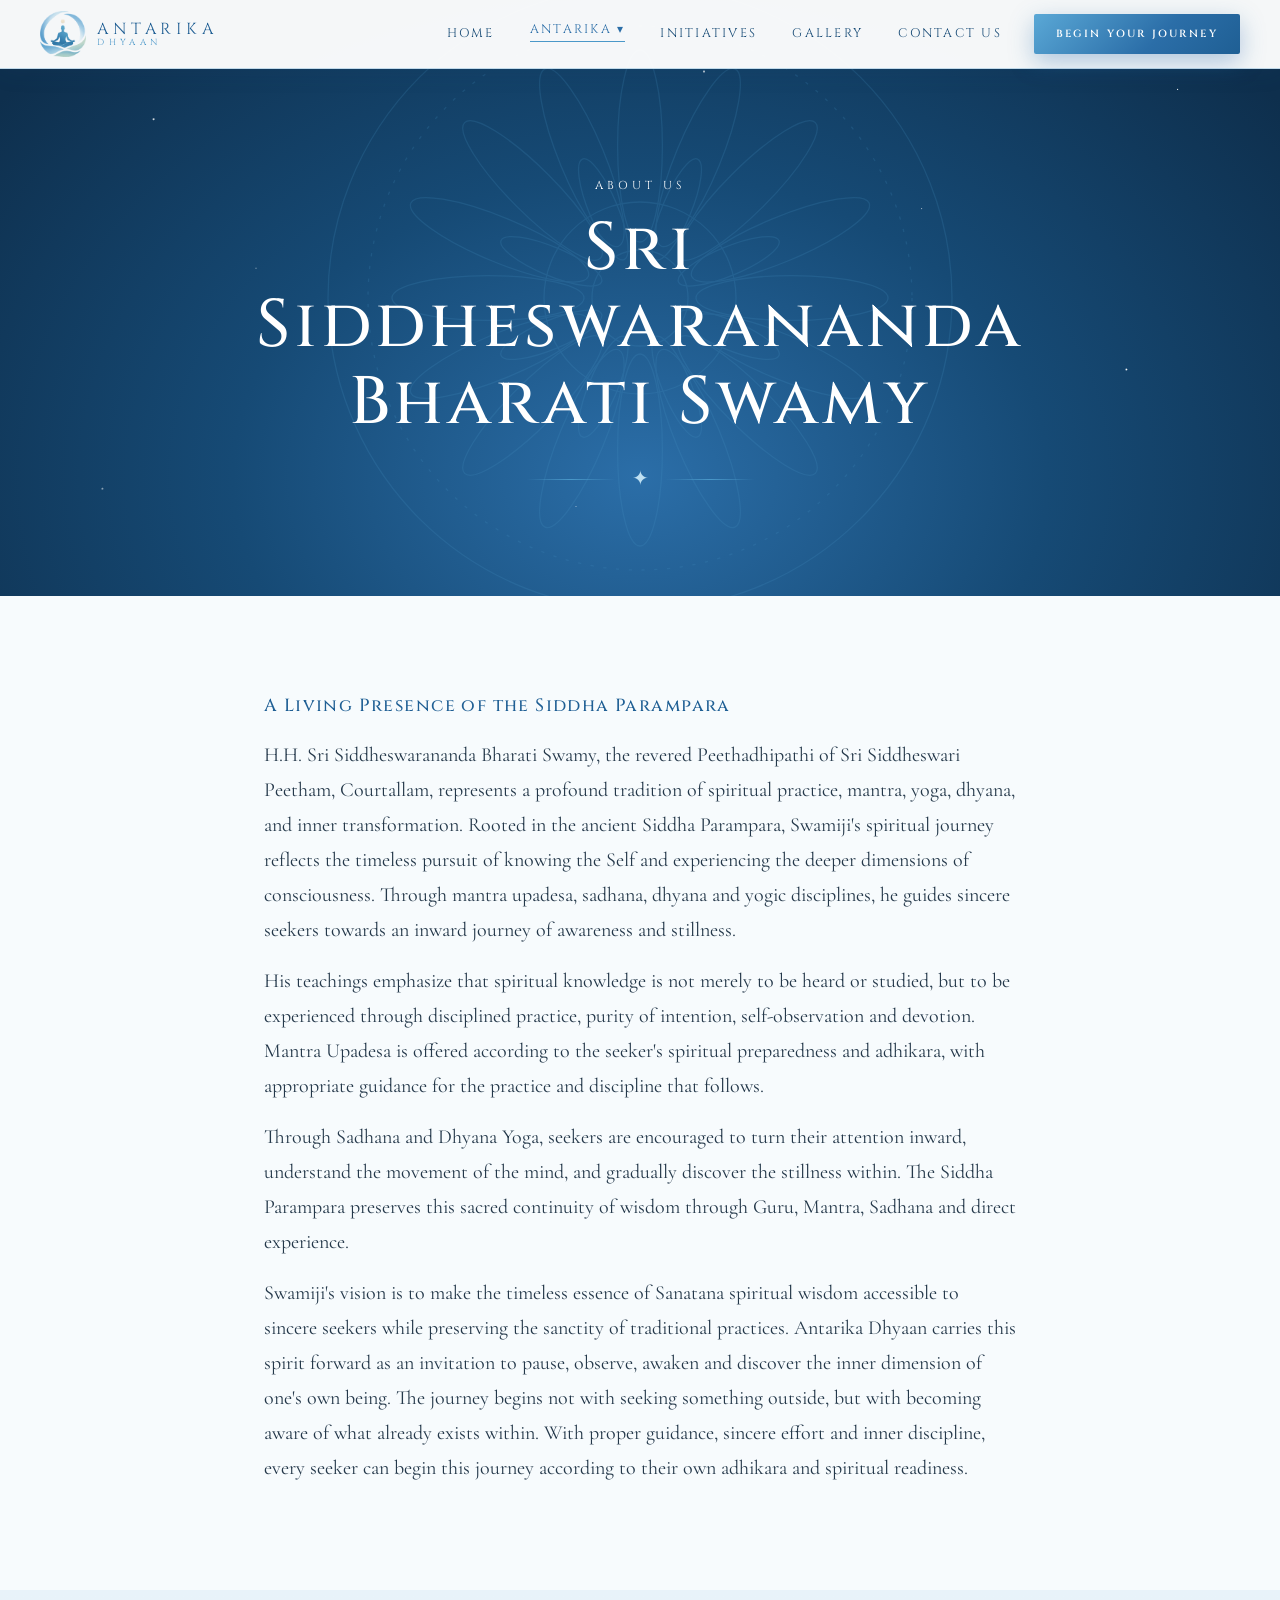
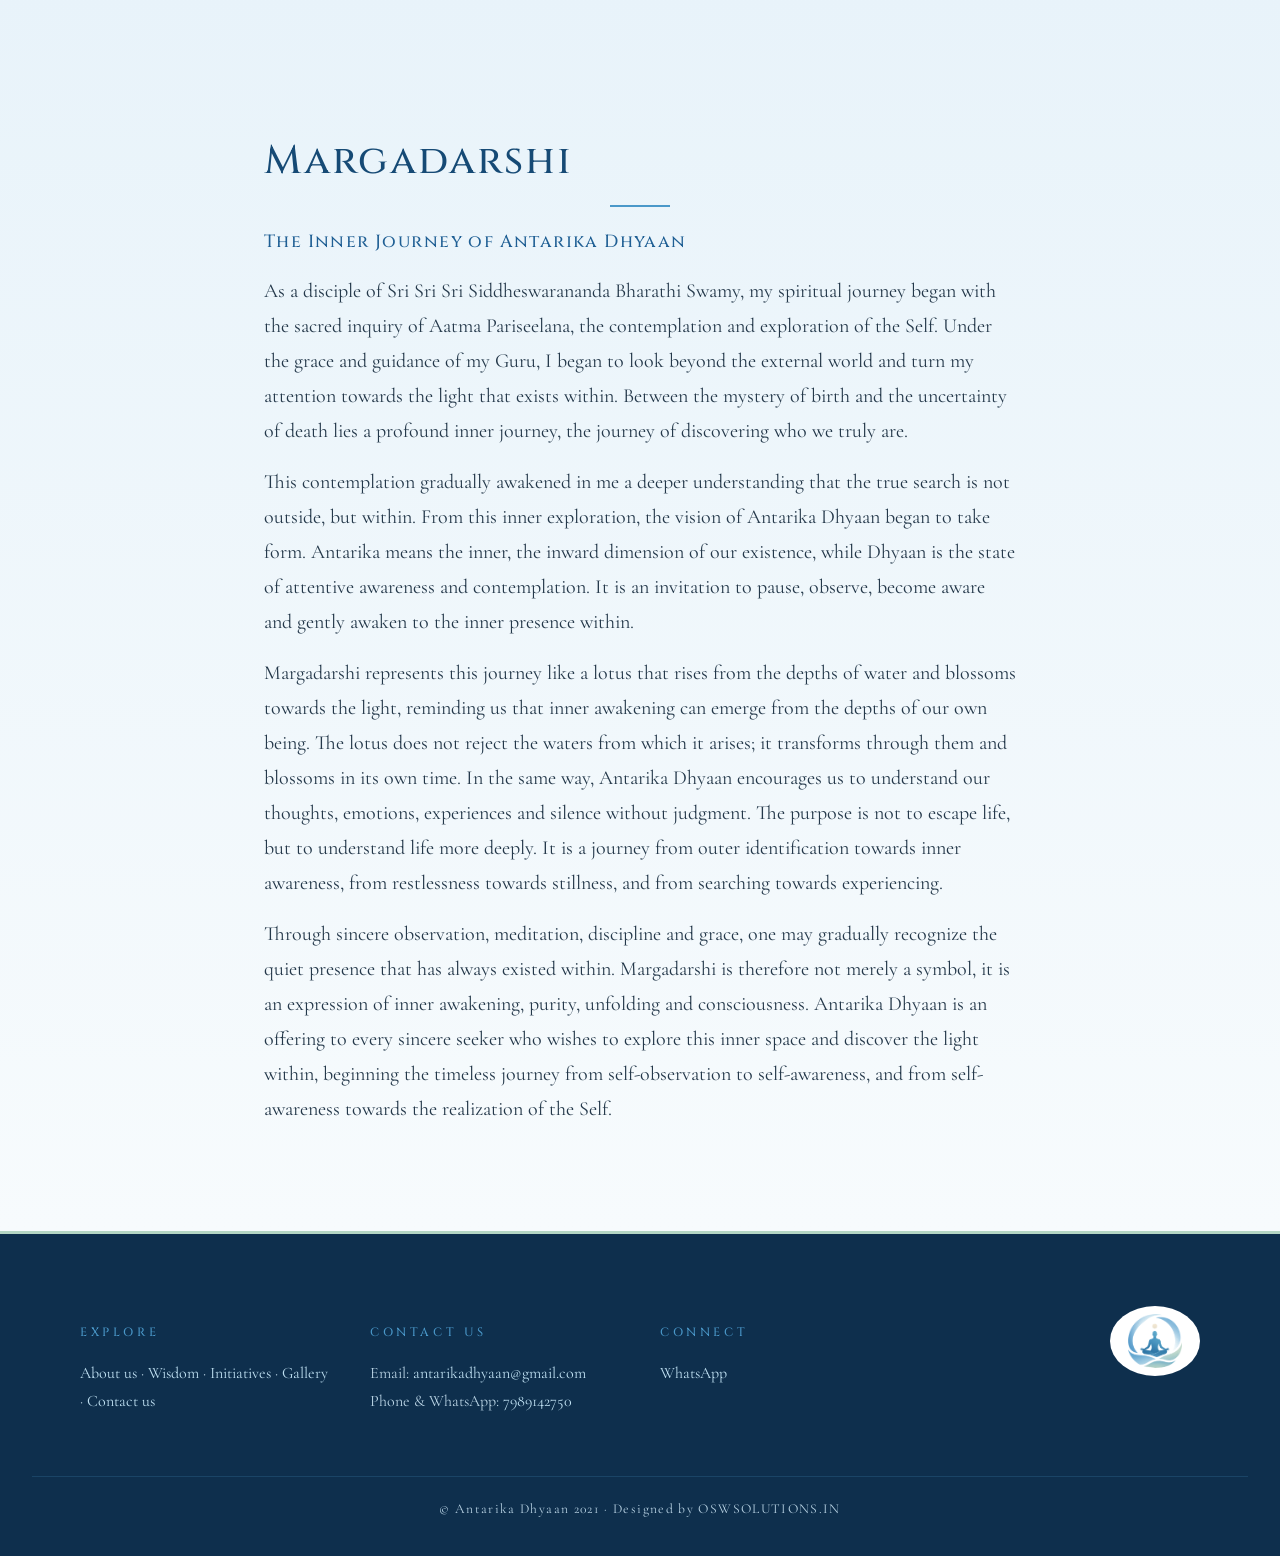
==== about.html @ 7d554361 "Add Antarika site Co-Authored-By: Claude Sonnet 5.5 <noreply@anthropic.com>" ====
<!doctype html><html lang="en"><head><meta charset="utf-8"><meta name="viewport" content="width=device-width,initial-scale=1"><title>About us — Antarika Dhyaan</title><meta name="description" content="Antarika Dhyaan — a journey from outside to within through meditation, awareness and stillness."><link rel="preconnect" href="https://fonts.googleapis.com"><link href="https://fonts.googleapis.com/css2?family=Cinzel:wght@400;500;600&family=Cormorant+Garamond:ital,wght@0,300;0,400;0,500;1,400&family=Inter:wght@300;400;500&display=swap" rel="stylesheet"><link rel="stylesheet" href="style.css"><link rel="icon" type="image/png" href="logo-mark.png"></head><body class=""><header class="site"><a class="brand" href="index.html"><img class="logo" src="logo-mark.png" alt="Antarika logo"><span>ANTARIKA<small>DHYAAN</small></span></a>
<button class="burger" aria-label="Menu" onclick="document.body.classList.toggle('open')">☰</button>
<nav><a href="index.html">Home</a><div class="dd"><a href="about.html" class="on">Antarika ▾</a><div class="menu"><a href="about.html">About us</a><a href="wisdom.html">Wisdom</a><a href="parichaya.html">Parichaya</a></div></div><a href="initiatives.html">Initiatives</a><a href="gallery.html">Gallery</a><a href="contact.html">Contact us</a></nav>
<a class="btn small" href="contact.html">Begin Your Journey</a></header><main><section class="banner"><svg class="mandala" viewBox="0 0 400 400" aria-hidden="true"><g fill="none" stroke="currentColor" stroke-width=".8"><circle cx="200" cy="200" r="195"/><circle cx="200" cy="200" r="170" stroke-dasharray="2 6"/><circle cx="200" cy="200" r="60"/><circle cx="200" cy="200" r="30"/><ellipse cx="200" cy="105" rx="14" ry="60" transform="rotate(0 200 200)"/><ellipse cx="200" cy="105" rx="14" ry="60" transform="rotate(22.5 200 200)"/><ellipse cx="200" cy="105" rx="14" ry="60" transform="rotate(45 200 200)"/><ellipse cx="200" cy="105" rx="14" ry="60" transform="rotate(67.5 200 200)"/><ellipse cx="200" cy="105" rx="14" ry="60" transform="rotate(90 200 200)"/><ellipse cx="200" cy="105" rx="14" ry="60" transform="rotate(112.5 200 200)"/><ellipse cx="200" cy="105" rx="14" ry="60" transform="rotate(135 200 200)"/><ellipse cx="200" cy="105" rx="14" ry="60" transform="rotate(157.5 200 200)"/><ellipse cx="200" cy="105" rx="14" ry="60" transform="rotate(180 200 200)"/><ellipse cx="200" cy="105" rx="14" ry="60" transform="rotate(202.5 200 200)"/><ellipse cx="200" cy="105" rx="14" ry="60" transform="rotate(225 200 200)"/><ellipse cx="200" cy="105" rx="14" ry="60" transform="rotate(247.5 200 200)"/><ellipse cx="200" cy="105" rx="14" ry="60" transform="rotate(270 200 200)"/><ellipse cx="200" cy="105" rx="14" ry="60" transform="rotate(292.5 200 200)"/><ellipse cx="200" cy="105" rx="14" ry="60" transform="rotate(315 200 200)"/><ellipse cx="200" cy="105" rx="14" ry="60" transform="rotate(337.5 200 200)"/><ellipse cx="200" cy="140" rx="9" ry="34" transform="rotate(22.5 200 200)"/><ellipse cx="200" cy="140" rx="9" ry="34" transform="rotate(67.5 200 200)"/><ellipse cx="200" cy="140" rx="9" ry="34" transform="rotate(112.5 200 200)"/><ellipse cx="200" cy="140" rx="9" ry="34" transform="rotate(157.5 200 200)"/><ellipse cx="200" cy="140" rx="9" ry="34" transform="rotate(202.5 200 200)"/><ellipse cx="200" cy="140" rx="9" ry="34" transform="rotate(247.5 200 200)"/><ellipse cx="200" cy="140" rx="9" ry="34" transform="rotate(292.5 200 200)"/><ellipse cx="200" cy="140" rx="9" ry="34" transform="rotate(337.5 200 200)"/></g></svg><div class="stars"></div><div class="binner"><p class="eyebrow">About us</p><h1>Sri Siddheswarananda Bharati Swamy</h1><div class="orn"><i></i><b>✦</b><i></i></div></div></section><section class="wrap narrow"><h3>A Living Presence of the Siddha Parampara</h3><p>H.H. Sri Siddheswarananda Bharati Swamy, the revered Peethadhipathi of Sri Siddheswari Peetham, Courtallam, represents a profound tradition of spiritual practice, mantra, yoga, dhyana, and inner transformation. Rooted in the ancient Siddha Parampara, Swamiji's spiritual journey reflects the timeless pursuit of knowing the Self and experiencing the deeper dimensions of consciousness. Through mantra upadesa, sadhana, dhyana and yogic disciplines, he guides sincere seekers towards an inward journey of awareness and stillness.</p><p>His teachings emphasize that spiritual knowledge is not merely to be heard or studied, but to be experienced through disciplined practice, purity of intention, self-observation and devotion. Mantra Upadesa is offered according to the seeker's spiritual preparedness and adhikara, with appropriate guidance for the practice and discipline that follows.</p><p>Through Sadhana and Dhyana Yoga, seekers are encouraged to turn their attention inward, understand the movement of the mind, and gradually discover the stillness within. The Siddha Parampara preserves this sacred continuity of wisdom through Guru, Mantra, Sadhana and direct experience.</p><p>Swamiji's vision is to make the timeless essence of Sanatana spiritual wisdom accessible to sincere seekers while preserving the sanctity of traditional practices. Antarika Dhyaan carries this spirit forward as an invitation to pause, observe, awaken and discover the inner dimension of one's own being. The journey begins not with seeking something outside, but with becoming aware of what already exists within. With proper guidance, sincere effort and inner discipline, every seeker can begin this journey according to their own adhikara and spiritual readiness.</p></section>
<section class="band"><div class="wrap narrow"><h2>Margadarshi</h2><h3>The Inner Journey of Antarika Dhyaan</h3><p>As a disciple of Sri Sri Sri Siddheswarananda Bharathi Swamy, my spiritual journey began with the sacred inquiry of Aatma Pariseelana, the contemplation and exploration of the Self. Under the grace and guidance of my Guru, I began to look beyond the external world and turn my attention towards the light that exists within. Between the mystery of birth and the uncertainty of death lies a profound inner journey, the journey of discovering who we truly are.</p><p>This contemplation gradually awakened in me a deeper understanding that the true search is not outside, but within. From this inner exploration, the vision of Antarika Dhyaan began to take form. Antarika means the inner, the inward dimension of our existence, while Dhyaan is the state of attentive awareness and contemplation. It is an invitation to pause, observe, become aware and gently awaken to the inner presence within.</p><p>Margadarshi represents this journey like a lotus that rises from the depths of water and blossoms towards the light, reminding us that inner awakening can emerge from the depths of our own being. The lotus does not reject the waters from which it arises; it transforms through them and blossoms in its own time. In the same way, Antarika Dhyaan encourages us to understand our thoughts, emotions, experiences and silence without judgment. The purpose is not to escape life, but to understand life more deeply. It is a journey from outer identification towards inner awareness, from restlessness towards stillness, and from searching towards experiencing.</p><p>Through sincere observation, meditation, discipline and grace, one may gradually recognize the quiet presence that has always existed within. Margadarshi is therefore not merely a symbol, it is an expression of inner awakening, purity, unfolding and consciousness. Antarika Dhyaan is an offering to every sincere seeker who wishes to explore this inner space and discover the light within, beginning the timeless journey from self-observation to self-awareness, and from self-awareness towards the realization of the Self.</p></div></section></main><footer><div class="fcols"><div><h4>Explore</h4><p><a href="about.html">About us</a> · <a href="wisdom.html">Wisdom</a> · <a href="initiatives.html">Initiatives</a> · <a href="gallery.html">Gallery</a> · <a href="contact.html">Contact us</a></p></div>
<div><h4>Contact us</h4><p>Email: <a href="mailto:antarikadhyaan@gmail.com">antarikadhyaan@gmail.com</a><br>Phone &amp; WhatsApp: <a href="tel:+917989142750">7989142750</a></p></div>
<div><h4>Connect</h4><p><a href="https://wa.me/917989142750" target="_blank" rel="noopener">WhatsApp</a></p></div>
<div class="flogo"><img class="logo" src="logo-mark.png" alt="Antarika logo"></div></div>
<p class="copy">© Antarika Dhyaan 2021 · Designed by OSWSOLUTIONS.IN</p></footer><script>const io=new IntersectionObserver(e=>e.forEach(x=>{if(x.isIntersecting){x.target.classList.add("in");io.unobserve(x.target)}}),{threshold:.12});document.querySelectorAll("main section:not(.hero):not(.banner) > *, .wrap > .cards > div, .steps > div, .cards > div").forEach((el,i)=>{el.classList.add("rv");io.observe(el)});addEventListener("scroll",()=>document.body.classList.toggle("scrolled",scrollY>40),{passive:true});</script></body></html>
---- style.css ----
:root{--night:#0e2f4d;--indigo:#164a75;--plum:#2b6ea8;--gold:#4a98c9;--gold2:#bfe0f2;--cream:#f7fbfd;--paper:#e8f3fa;--ink:#24384a;--mute:#5d7487;--line:rgba(74,152,201,.3)}
*{box-sizing:border-box}html{scroll-behavior:smooth}
body{margin:0;font-family:'Cormorant Garamond',Georgia,serif;font-size:20px;line-height:1.75;color:var(--ink);background:var(--cream)}
h1,h2,h3,h4,.eyebrow,.btn,nav,.brand,label,.stage,footer h4{font-family:'Cinzel',Georgia,serif}
h1{font-size:clamp(2.2rem,5.5vw,4.2rem);font-weight:500;letter-spacing:.06em;line-height:1.15;margin:.2em 0 .3em}
h1 em{font-family:'Cormorant Garamond',serif;font-style:italic;font-weight:300;color:var(--gold2);letter-spacing:.02em}
h2{font-size:clamp(1.6rem,3.5vw,2.5rem);font-weight:500;letter-spacing:.05em;margin:1.2em 0 .5em;color:var(--indigo)}
h3{font-size:1.1rem;font-weight:500;letter-spacing:.08em;color:#1f5f94;margin:.4em 0}
a{color:#1f5f94}p{margin:.8em 0}
.wrap{max-width:1120px;margin:0 auto;padding:5.5rem 1.5rem}.narrow{max-width:800px}.center{text-align:center}
.band{background:linear-gradient(180deg,var(--paper),var(--cream))}
.dark{background:radial-gradient(ellipse at 50% 0,var(--plum),var(--night) 70%);color:#e3f0f8;position:relative;overflow:hidden}
.dark h2{color:var(--gold2)}.dark a:not(.btn){color:var(--gold2)}
.eyebrow{text-transform:uppercase;letter-spacing:.35em;font-size:.72rem;color:var(--gold);margin:0}
.lead{font-size:1.45rem;font-weight:300;font-style:italic;color:var(--mute)}.dark .lead{color:#cfe3f0}
.note{background:#fff;padding:1.2rem 1.5rem;border:1px solid var(--line);border-left:4px solid var(--gold);text-align:left;box-shadow:0 10px 30px rgba(22,74,117,.08)}
.mantra{text-align:center;font-size:1.8rem;font-style:italic;color:#1f5f94;margin:2.5rem 0;position:relative}
.mantra:before,.mantra:after{content:"";display:block;width:80px;height:1px;background:var(--gold);margin:1rem auto}
.orn{display:flex;align-items:center;justify-content:center;gap:1rem;color:var(--gold);margin:1.2rem 0}.orn i{width:90px;height:1px;background:linear-gradient(90deg,transparent,var(--gold),transparent)}.orn b{font-weight:400}
/* header */
header.site{position:fixed;top:0;left:0;right:0;z-index:20;display:flex;align-items:center;gap:2rem;padding:1.2rem 2.5rem;background:linear-gradient(rgba(14,47,77,.85),transparent);transition:.3s}
body.scrolled header.site{background:rgba(14,47,77,.96);padding:.7rem 2.5rem;box-shadow:0 4px 30px rgba(0,0,0,.3);border-bottom:1px solid var(--line)}
.brand{display:flex;align-items:center;gap:.7rem;text-decoration:none;color:var(--gold2);letter-spacing:.3em;font-size:1rem;line-height:1.1}.brand small{display:block;font-size:.55rem;letter-spacing:.5em;color:var(--gold)}
.logo{width:40px;height:40px;color:var(--gold)}
header nav{display:flex;gap:2.2rem;margin-left:auto;font-size:.78rem}
header nav a{color:#e3f0f8;text-decoration:none;letter-spacing:.18em;text-transform:uppercase;padding:.3rem 0;position:relative}
header nav>a:after,.dd>a:after{content:"";position:absolute;left:0;bottom:0;width:0;height:1px;background:var(--gold);transition:.3s}
header nav a:hover:after,header nav a.on:after{width:100%}header nav a:hover,header nav a.on{color:var(--gold2)}
.dd{position:relative}.dd .menu{display:none;position:absolute;top:100%;left:-1.2rem;background:rgba(14,47,77,.97);border:1px solid var(--line);padding:.8rem 1.4rem;min-width:180px}
.dd:hover .menu{display:block}.dd .menu a{display:block;padding:.45rem 0}
.burger{display:none;margin-left:auto;background:none;border:0;font-size:1.7rem;cursor:pointer;color:var(--gold)}
.btn{display:inline-block;background:linear-gradient(135deg,var(--gold2),var(--gold) 55%,#2b6ea8);color:var(--night)!important;padding:1rem 2.4rem;text-decoration:none;letter-spacing:.2em;text-transform:uppercase;font-size:.75rem;font-weight:600;border:0;cursor:pointer;margin-top:1.2rem;border-radius:2px;box-shadow:0 8px 25px rgba(74,152,201,.3);transition:.3s}
.btn:hover{transform:translateY(-3px);box-shadow:0 14px 35px rgba(74,152,201,.5)}.btn.small{padding:.7rem 1.4rem;margin:0;font-size:.65rem}
.btn.ghost{background:transparent;color:#1f5f94!important;border:1px solid var(--gold);box-shadow:none}.btn.ghost:hover{background:var(--gold);color:var(--night)!important}
.btn.light{background:transparent;color:var(--gold2)!important;border:1px solid var(--gold2);box-shadow:none}.btn.light:hover{background:var(--gold2);color:var(--night)!important}
/* hero + banner */
.hero,.banner{position:relative;overflow:hidden;color:#ffffff;text-align:center;background:radial-gradient(ellipse at 50% 70%,#2b6ea8 0,var(--indigo) 40%,var(--night) 85%)}
.hero{min-height:100vh;display:flex;align-items:center;justify-content:center}
.banner{padding:11rem 1.5rem 5rem}
.mandala{position:absolute;left:50%;top:50%;width:min(900px,140vw);margin:calc(min(900px,140vw)/-2) 0 0 calc(min(900px,140vw)/-2);color:var(--gold);opacity:.22;animation:spin 140s linear infinite}
.hero .mandala{top:46%;z-index:1}.hero .sun,.hero .water{z-index:0}.hero .sil{z-index:2}.hero .inner{z-index:3}.banner .mandala{width:640px;margin:-320px 0 0 -320px;opacity:.18}
@keyframes spin{to{transform:rotate(360deg)}}
.stars{position:absolute;inset:0;background-image:radial-gradient(1.5px 1.5px at 12% 20%,#fff,transparent),radial-gradient(1px 1px at 30% 70%,#fff9,transparent),radial-gradient(1.5px 1.5px at 55% 12%,#fff,transparent),radial-gradient(1px 1px at 72% 35%,#fff9,transparent),radial-gradient(1.5px 1.5px at 88% 62%,#fff,transparent),radial-gradient(1px 1px at 20% 45%,#fff8,transparent),radial-gradient(1px 1px at 92% 15%,#fff,transparent),radial-gradient(1px 1px at 45% 85%,#fff8,transparent),radial-gradient(1.5px 1.5px at 8% 82%,#fff9,transparent);animation:tw 5s ease-in-out infinite alternate}
@keyframes tw{from{opacity:.4}to{opacity:1}}
.sun{position:absolute;left:50%;top:60%;width:520px;height:520px;margin-left:-260px;border-radius:50%;background:radial-gradient(circle,#ffe2a0 0,#f0a64a 22%,rgba(217,120,60,.35) 45%,transparent 68%);animation:pulse 7s ease-in-out infinite alternate}
@keyframes pulse{from{transform:scale(.92);opacity:.8}to{transform:scale(1.08);opacity:1}}
.water{position:absolute;inset:70% 0 0;background:linear-gradient(transparent,#0e2f4dcc 85%),repeating-linear-gradient(#0000 0 12px,#f3d58a22 12px 13px);}
.sil{position:absolute;left:50%;bottom:20%;width:170px;margin-left:-85px;fill:var(--night);filter:drop-shadow(0 0 25px rgba(243,213,138,.5))}
.hero .inner{position:relative;padding:6rem 1.5rem 12rem;max-width:900px;animation:rise 1.4s ease both}
@keyframes rise{from{opacity:0;transform:translateY(30px)}to{opacity:1;transform:none}}
.hero .eyebrow{color:var(--gold2)}.hero .lead{color:#e6d8b8;letter-spacing:.1em}
.binner{position:relative;max-width:850px;margin:0 auto;animation:rise 1s ease both}.banner h1{color:var(--gold2)}
/* sections */
.steps,.cards{display:grid;gap:1.8rem;margin:2.5rem 0}.steps{grid-template-columns:repeat(auto-fit,minmax(220px,1fr))}
.steps>div,.cards>div{position:relative;background:#fff;padding:2.2rem 1.8rem;border:1px solid var(--line);text-align:left;box-shadow:0 12px 40px rgba(22,74,117,.08);transition:.4s}
.steps>div:before,.cards>div:before{content:"";position:absolute;left:12px;top:12px;right:12px;bottom:12px;border:1px solid rgba(74,152,201,.2);pointer-events:none}
.steps>div:hover,.cards>div:hover{transform:translateY(-8px);box-shadow:0 22px 50px rgba(22,74,117,.18);border-color:var(--gold)}
.steps span,.cards span{font-family:'Cinzel',serif;font-size:2.6rem;font-weight:400;background:linear-gradient(135deg,var(--gold2),#2b6ea8);-webkit-background-clip:text;background-clip:text;color:transparent}
.steps span{display:block}
.cards.three{grid-template-columns:repeat(auto-fit,minmax(280px,1fr))}
.stage{display:block;font-size:.7rem!important;letter-spacing:.25em;text-transform:uppercase;color:var(--gold)!important;background:none!important;-webkit-text-fill-color:currentColor;font-weight:500!important}
.sub{color:var(--mute);font-style:italic;margin-top:0}.sched{font-size:.95rem;color:#1f5f94;border-top:1px solid var(--line);padding-top:.8rem}
.facts{list-style:none;padding:0;text-align:left;max-width:560px;margin:2rem auto;background:#fff;border:1px solid var(--line);box-shadow:0 12px 40px rgba(22,74,117,.08)}
.facts li{padding:.8rem 1.4rem;border-bottom:1px solid rgba(74,152,201,.2)}.facts li:last-child{border:0}
.facts b{display:inline-block;min-width:120px;font-family:'Cinzel',serif;font-size:.7rem;text-transform:uppercase;letter-spacing:.15em;color:var(--gold)}
.dark h2:after,.band>.wrap>h2:after{content:"";display:block;width:60px;height:2px;background:var(--gold);margin:.6rem auto 0}
.dark .wrap{padding:6rem 1.5rem}
/* form */
form{margin-top:2.5rem;display:grid;gap:1.3rem;background:#fff;padding:2.5rem;border:1px solid var(--line);box-shadow:0 20px 60px rgba(22,74,117,.12)}
label{display:grid;gap:.4rem;font-size:.7rem;letter-spacing:.2em;text-transform:uppercase;color:#1f5f94}
input,select{font:inherit;font-size:1.1rem;padding:.8rem 1rem;border:1px solid #cfe0ec;background:var(--cream);color:var(--ink);transition:.3s}
input:focus,select:focus{outline:0;border-color:var(--gold);box-shadow:0 0 0 3px rgba(74,152,201,.25)}
/* footer */
footer{background:var(--night);color:#b9d3e4;padding:4.5rem 2rem 1.5rem;font-size:1rem;border-top:2px solid var(--gold)}
footer a{color:var(--gold2);text-decoration:none}footer a:hover{text-decoration:underline}footer h4{color:var(--gold);letter-spacing:.3em;text-transform:uppercase;font-weight:500;font-size:.75rem}
.fcols{max-width:1120px;margin:0 auto;display:grid;grid-template-columns:repeat(auto-fit,minmax(210px,1fr));gap:2.5rem}
.flogo{text-align:right}.flogo .logo{width:70px;height:70px}
.copy{text-align:center;margin-top:3rem;border-top:1px solid rgba(74,152,201,.2);padding-top:1.3rem;font-size:.85rem;letter-spacing:.1em}
/* reveal */
.rv{opacity:0;transform:translateY(28px);transition:opacity .9s ease,transform .9s ease}.rv.in{opacity:1;transform:none}
.steps>div.rv:nth-child(2),.cards>div.rv:nth-child(2){transition-delay:.12s}.steps>div.rv:nth-child(3),.cards>div.rv:nth-child(3){transition-delay:.24s}.steps>div.rv:nth-child(4){transition-delay:.36s}
@media(prefers-reduced-motion:reduce){.rv{opacity:1;transform:none;transition:none}.mandala,.sun,.stars{animation:none}}
@media(max-width:900px){
 body{font-size:18px}header.site,body.scrolled header.site{flex-wrap:wrap;padding:.8rem 1.2rem}.burger{display:block}
 header nav,header .btn.small{display:none;width:100%}
 body.open header.site{background:rgba(14,47,77,.98)}
 body.open header nav{display:flex;flex-direction:column;gap:.7rem;margin:0;padding:1rem 0}body.open header .btn.small{display:inline-block;width:auto}
 .dd .menu{display:block;position:static;border:0;padding:0 0 0 1rem;background:none}
 .flogo{text-align:left}.wrap{padding:4rem 1.2rem}.sun{width:360px;height:360px;margin-left:-180px}.banner{padding:9rem 1.2rem 3.5rem}
}

/* logo-colour theme overrides */
header.site,body.scrolled header.site{background:rgba(255,255,255,.96);box-shadow:0 2px 24px rgba(22,74,117,.12);padding:.7rem 2.5rem;border-bottom:1px solid var(--line)}
header nav a{color:var(--indigo)}header nav a:hover,header nav a.on{color:#2b6ea8}
.brand{color:#1f5f94}.brand small{color:#4a98c9}.logo{width:46px;height:auto;max-height:46px;object-fit:contain}
.dd .menu{background:#fff}
.btn{color:#fff!important;background:linear-gradient(135deg,#5aa8d6,#2b6ea8 60%,#1f5f94);box-shadow:0 8px 25px rgba(43,110,168,.35)}
.btn.ghost{color:#1f5f94!important;background:transparent}.btn.ghost:hover{background:#2b6ea8;color:#fff!important}
.btn.light{color:#fff!important}.btn.light:hover{background:#fff;color:#164a75!important}
.hero{background:radial-gradient(ellipse at 50% 55%,#ffffff 0,#e3f1fa 45%,#bcdcf0 100%);color:var(--indigo)}
.hero .mandala{color:#4a98c9;opacity:.2}.hero .stars{display:none}
.hero .sun{background:radial-gradient(circle,#f3e6c4 0,rgba(232,217,180,.6) 30%,transparent 65%);top:52%}
.hero .water{background:linear-gradient(transparent,rgba(169,209,232,.55) 40%,rgba(180,214,196,.75)),repeating-linear-gradient(#0000 0 12px,#ffffff66 12px 13px)}
.hero .eyebrow{color:#2b6ea8}.hero h1{color:#1f5f94}.hero h1 em{color:#4a98c9}.hero .lead{color:#5d7487}
.hero-logo{position:relative;width:170px;height:auto;margin-bottom:.5rem;filter:drop-shadow(0 10px 25px rgba(43,110,168,.3))}
.hero .inner{padding:9rem 1.5rem 11rem}
.hero .btn{color:#fff!important}
.banner{background:radial-gradient(ellipse at 50% 80%,#2b6ea8 0,#164a75 45%,#0e2f4d 90%)}
.banner .eyebrow,.banner h1{color:#fff}.banner .orn{color:#bfe0f2}
.dark{background:radial-gradient(ellipse at 50% 0,#2b6ea8,#0e2f4d 75%)}
.sched{color:#1f5f94}
.note{border-left-color:#b4d6c4}
.flogo .logo{width:90px;max-height:90px;background:#fff;border-radius:50%;padding:8px}
footer{border-top:3px solid #b4d6c4}
.steps span,.cards span{background:linear-gradient(135deg,#7dbbe0,#1f5f94);-webkit-background-clip:text;background-clip:text}
@media(max-width:900px){header.site,body.scrolled header.site{padding:.6rem 1.2rem}body.open header.site{background:#fff}.hero-logo{width:130px}.hero .inner{padding-top:7rem}}

/* hero layout fix */
.hero{padding-top:84px}
.hero .mandala{width:min(720px,120vw);margin:0;left:50%;top:50%;transform:translate(-50%,-50%);animation:none}
.hero .mandala g{transform-origin:200px 200px;animation:spin 140s linear infinite}
.hero .sun{top:50%;margin-top:-260px}
.hero .inner{padding:3rem 1.5rem 8rem}
.hero-logo{display:block;margin:0 auto .8rem}
.banner .mandala{animation:none;left:50%;top:50%;margin:0;transform:translate(-50%,-50%)}
.banner .mandala g{transform-origin:200px 200px;animation:spin 140s linear infinite}
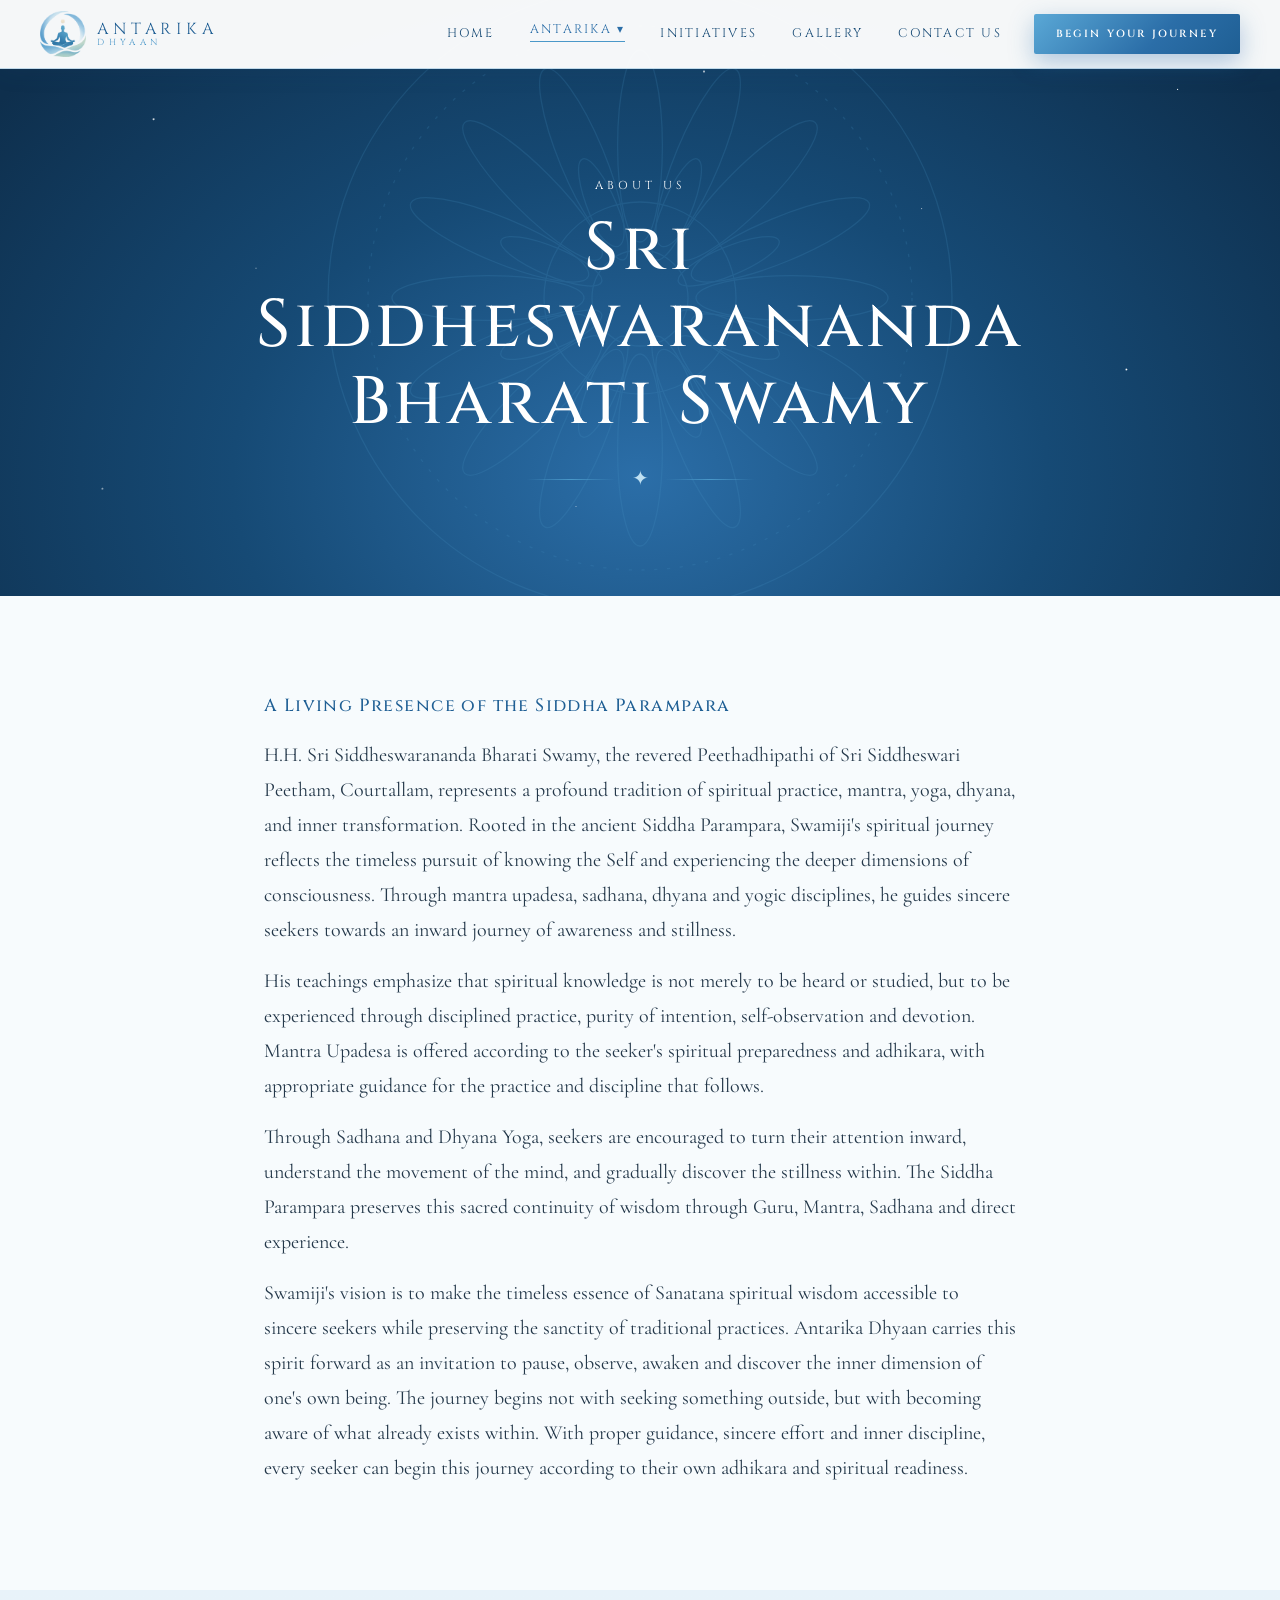
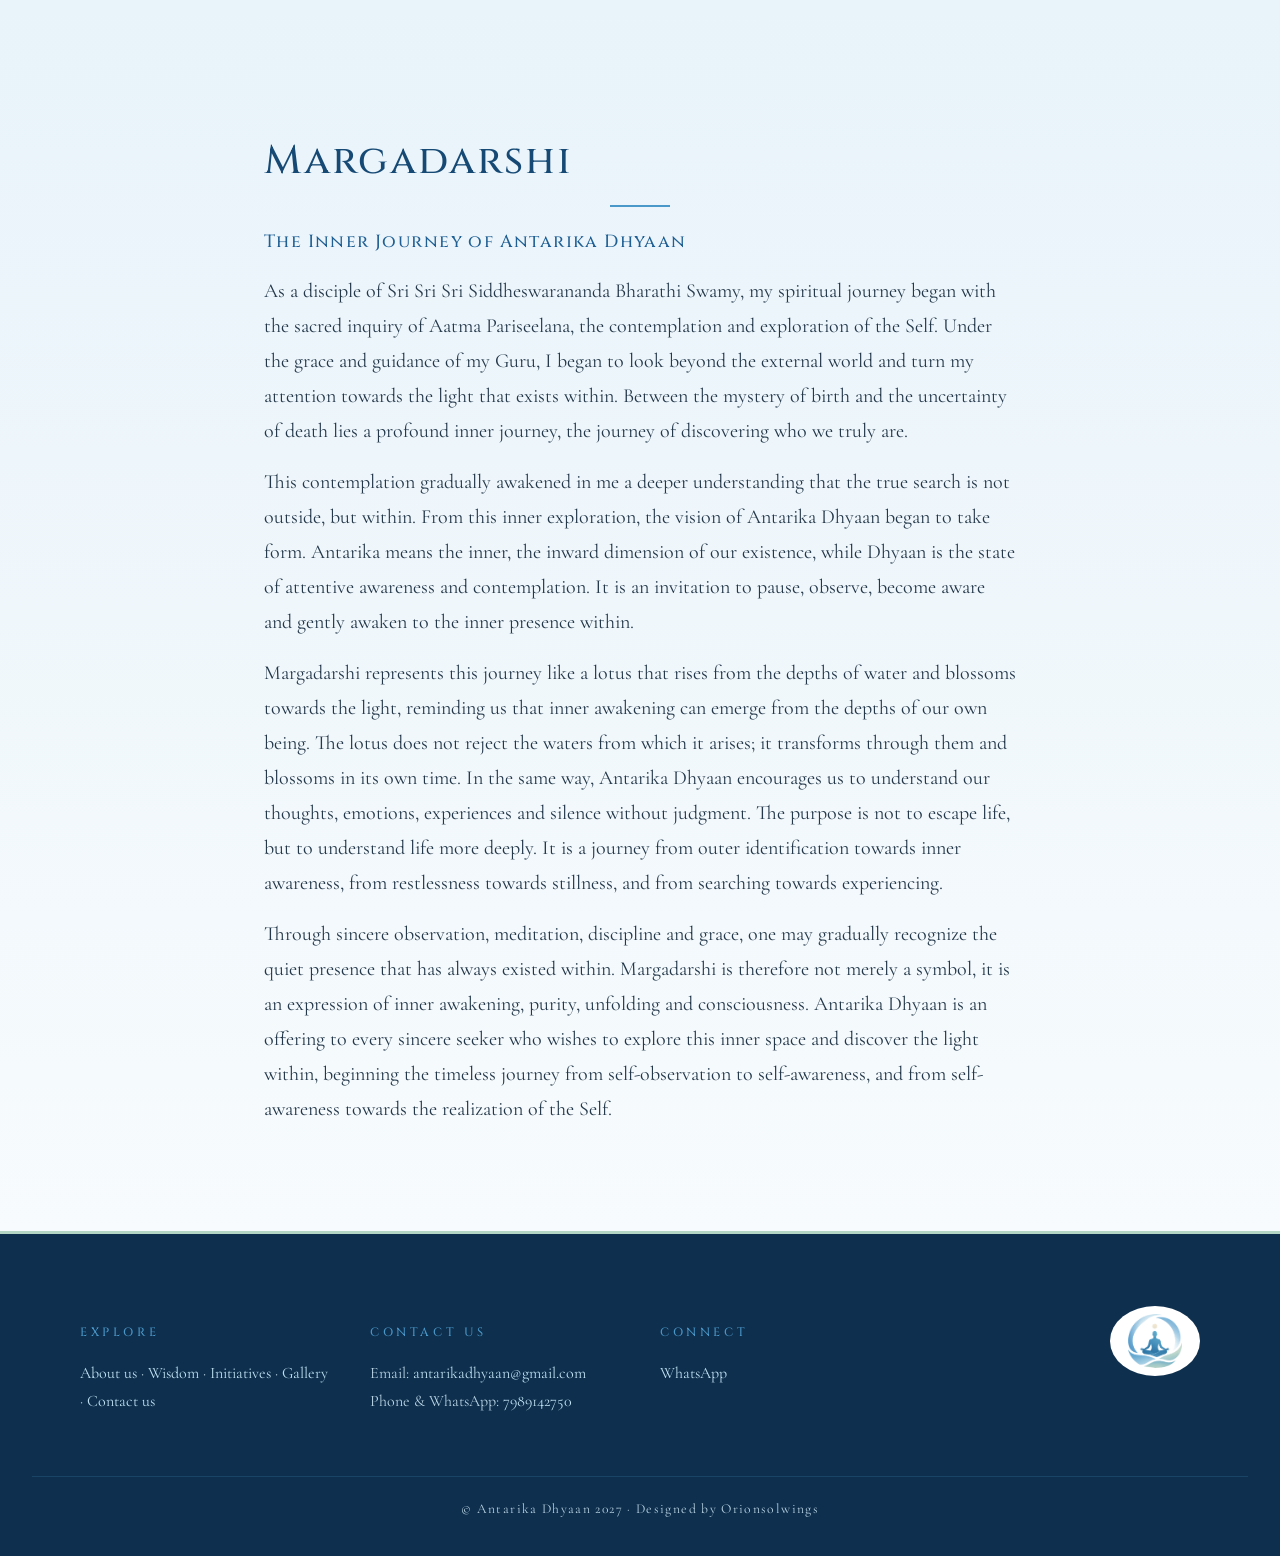
==== commit cdc5cd33: "Update credit and year, add SEO tags, robots.txt and sitemap Co-Authored-By: Claude Sonnet 5.5 <nore" ====
--- a/about.html
+++ b/about.html
@@ -1,4 +1,4 @@
-<!doctype html><html lang="en"><head><meta charset="utf-8"><meta name="viewport" content="width=device-width,initial-scale=1"><title>About us — Antarika Dhyaan</title><meta name="description" content="Antarika Dhyaan — a journey from outside to within through meditation, awareness and stillness."><link rel="preconnect" href="https://fonts.googleapis.com"><link href="https://fonts.googleapis.com/css2?family=Cinzel:wght@400;500;600&family=Cormorant+Garamond:ital,wght@0,300;0,400;0,500;1,400&family=Inter:wght@300;400;500&display=swap" rel="stylesheet"><link rel="stylesheet" href="style.css"><link rel="icon" type="image/png" href="logo-mark.png"></head><body class=""><header class="site"><a class="brand" href="index.html"><img class="logo" src="logo-mark.png" alt="Antarika logo"><span>ANTARIKA<small>DHYAAN</small></span></a>
+<!doctype html><html lang="en"><head><meta charset="utf-8"><meta name="viewport" content="width=device-width,initial-scale=1"><title>About us — Antarika Dhyaan</title><meta name="description" content="Antarika Dhyaan — a journey from outside to within through meditation, awareness and stillness."><link rel="preconnect" href="https://fonts.googleapis.com"><link href="https://fonts.googleapis.com/css2?family=Cinzel:wght@400;500;600&family=Cormorant+Garamond:ital,wght@0,300;0,400;0,500;1,400&family=Inter:wght@300;400;500&display=swap" rel="stylesheet"><link rel="stylesheet" href="style.css"><link rel="canonical" href="https://antarikadhyaan.com/about.html"><meta name="robots" content="index,follow"><meta name="theme-color" content="#ffffff"><meta property="og:type" content="website"><meta property="og:site_name" content="Antarika Dhyaan"><meta property="og:title" content="About us — Antarika Dhyaan"><meta property="og:description" content="Antarika Dhyaan — a journey from outside to within through meditation, awareness and stillness."><meta property="og:url" content="https://antarikadhyaan.com/about.html"><meta property="og:image" content="https://antarikadhyaan.com/logo-full.png"><meta name="twitter:card" content="summary"><link rel="icon" type="image/png" href="logo-mark.png"></head><body class=""><header class="site"><a class="brand" href="index.html"><img class="logo" src="logo-mark.png" alt="Antarika logo"><span>ANTARIKA<small>DHYAAN</small></span></a>
 <button class="burger" aria-label="Menu" onclick="document.body.classList.toggle('open')">☰</button>
 <nav><a href="index.html">Home</a><div class="dd"><a href="about.html" class="on">Antarika ▾</a><div class="menu"><a href="about.html">About us</a><a href="wisdom.html">Wisdom</a><a href="parichaya.html">Parichaya</a></div></div><a href="initiatives.html">Initiatives</a><a href="gallery.html">Gallery</a><a href="contact.html">Contact us</a></nav>
 <a class="btn small" href="contact.html">Begin Your Journey</a></header><main><section class="banner"><svg class="mandala" viewBox="0 0 400 400" aria-hidden="true"><g fill="none" stroke="currentColor" stroke-width=".8"><circle cx="200" cy="200" r="195"/><circle cx="200" cy="200" r="170" stroke-dasharray="2 6"/><circle cx="200" cy="200" r="60"/><circle cx="200" cy="200" r="30"/><ellipse cx="200" cy="105" rx="14" ry="60" transform="rotate(0 200 200)"/><ellipse cx="200" cy="105" rx="14" ry="60" transform="rotate(22.5 200 200)"/><ellipse cx="200" cy="105" rx="14" ry="60" transform="rotate(45 200 200)"/><ellipse cx="200" cy="105" rx="14" ry="60" transform="rotate(67.5 200 200)"/><ellipse cx="200" cy="105" rx="14" ry="60" transform="rotate(90 200 200)"/><ellipse cx="200" cy="105" rx="14" ry="60" transform="rotate(112.5 200 200)"/><ellipse cx="200" cy="105" rx="14" ry="60" transform="rotate(135 200 200)"/><ellipse cx="200" cy="105" rx="14" ry="60" transform="rotate(157.5 200 200)"/><ellipse cx="200" cy="105" rx="14" ry="60" transform="rotate(180 200 200)"/><ellipse cx="200" cy="105" rx="14" ry="60" transform="rotate(202.5 200 200)"/><ellipse cx="200" cy="105" rx="14" ry="60" transform="rotate(225 200 200)"/><ellipse cx="200" cy="105" rx="14" ry="60" transform="rotate(247.5 200 200)"/><ellipse cx="200" cy="105" rx="14" ry="60" transform="rotate(270 200 200)"/><ellipse cx="200" cy="105" rx="14" ry="60" transform="rotate(292.5 200 200)"/><ellipse cx="200" cy="105" rx="14" ry="60" transform="rotate(315 200 200)"/><ellipse cx="200" cy="105" rx="14" ry="60" transform="rotate(337.5 200 200)"/><ellipse cx="200" cy="140" rx="9" ry="34" transform="rotate(22.5 200 200)"/><ellipse cx="200" cy="140" rx="9" ry="34" transform="rotate(67.5 200 200)"/><ellipse cx="200" cy="140" rx="9" ry="34" transform="rotate(112.5 200 200)"/><ellipse cx="200" cy="140" rx="9" ry="34" transform="rotate(157.5 200 200)"/><ellipse cx="200" cy="140" rx="9" ry="34" transform="rotate(202.5 200 200)"/><ellipse cx="200" cy="140" rx="9" ry="34" transform="rotate(247.5 200 200)"/><ellipse cx="200" cy="140" rx="9" ry="34" transform="rotate(292.5 200 200)"/><ellipse cx="200" cy="140" rx="9" ry="34" transform="rotate(337.5 200 200)"/></g></svg><div class="stars"></div><div class="binner"><p class="eyebrow">About us</p><h1>Sri Siddheswarananda Bharati Swamy</h1><div class="orn"><i></i><b>✦</b><i></i></div></div></section><section class="wrap narrow"><h3>A Living Presence of the Siddha Parampara</h3><p>H.H. Sri Siddheswarananda Bharati Swamy, the revered Peethadhipathi of Sri Siddheswari Peetham, Courtallam, represents a profound tradition of spiritual practice, mantra, yoga, dhyana, and inner transformation. Rooted in the ancient Siddha Parampara, Swamiji's spiritual journey reflects the timeless pursuit of knowing the Self and experiencing the deeper dimensions of consciousness. Through mantra upadesa, sadhana, dhyana and yogic disciplines, he guides sincere seekers towards an inward journey of awareness and stillness.</p><p>His teachings emphasize that spiritual knowledge is not merely to be heard or studied, but to be experienced through disciplined practice, purity of intention, self-observation and devotion. Mantra Upadesa is offered according to the seeker's spiritual preparedness and adhikara, with appropriate guidance for the practice and discipline that follows.</p><p>Through Sadhana and Dhyana Yoga, seekers are encouraged to turn their attention inward, understand the movement of the mind, and gradually discover the stillness within. The Siddha Parampara preserves this sacred continuity of wisdom through Guru, Mantra, Sadhana and direct experience.</p><p>Swamiji's vision is to make the timeless essence of Sanatana spiritual wisdom accessible to sincere seekers while preserving the sanctity of traditional practices. Antarika Dhyaan carries this spirit forward as an invitation to pause, observe, awaken and discover the inner dimension of one's own being. The journey begins not with seeking something outside, but with becoming aware of what already exists within. With proper guidance, sincere effort and inner discipline, every seeker can begin this journey according to their own adhikara and spiritual readiness.</p></section>
@@ -6,4 +6,4 @@
 <div><h4>Contact us</h4><p>Email: <a href="mailto:antarikadhyaan@gmail.com">antarikadhyaan@gmail.com</a><br>Phone &amp; WhatsApp: <a href="tel:+917989142750">7989142750</a></p></div>
 <div><h4>Connect</h4><p><a href="https://wa.me/917989142750" target="_blank" rel="noopener">WhatsApp</a></p></div>
 <div class="flogo"><img class="logo" src="logo-mark.png" alt="Antarika logo"></div></div>
-<p class="copy">© Antarika Dhyaan 2021 · Designed by OSWSOLUTIONS.IN</p></footer><script>const io=new IntersectionObserver(e=>e.forEach(x=>{if(x.isIntersecting){x.target.classList.add("in");io.unobserve(x.target)}}),{threshold:.12});document.querySelectorAll("main section:not(.hero):not(.banner) > *, .wrap > .cards > div, .steps > div, .cards > div").forEach((el,i)=>{el.classList.add("rv");io.observe(el)});addEventListener("scroll",()=>document.body.classList.toggle("scrolled",scrollY>40),{passive:true});</script></body></html>+<p class="copy">© Antarika Dhyaan 2027 · Designed by Orionsolwings</p></footer><script>const io=new IntersectionObserver(e=>e.forEach(x=>{if(x.isIntersecting){x.target.classList.add("in");io.unobserve(x.target)}}),{threshold:.12});document.querySelectorAll("main section:not(.hero):not(.banner) > *, .wrap > .cards > div, .steps > div, .cards > div").forEach((el,i)=>{el.classList.add("rv");io.observe(el)});addEventListener("scroll",()=>document.body.classList.toggle("scrolled",scrollY>40),{passive:true});</script></body></html>
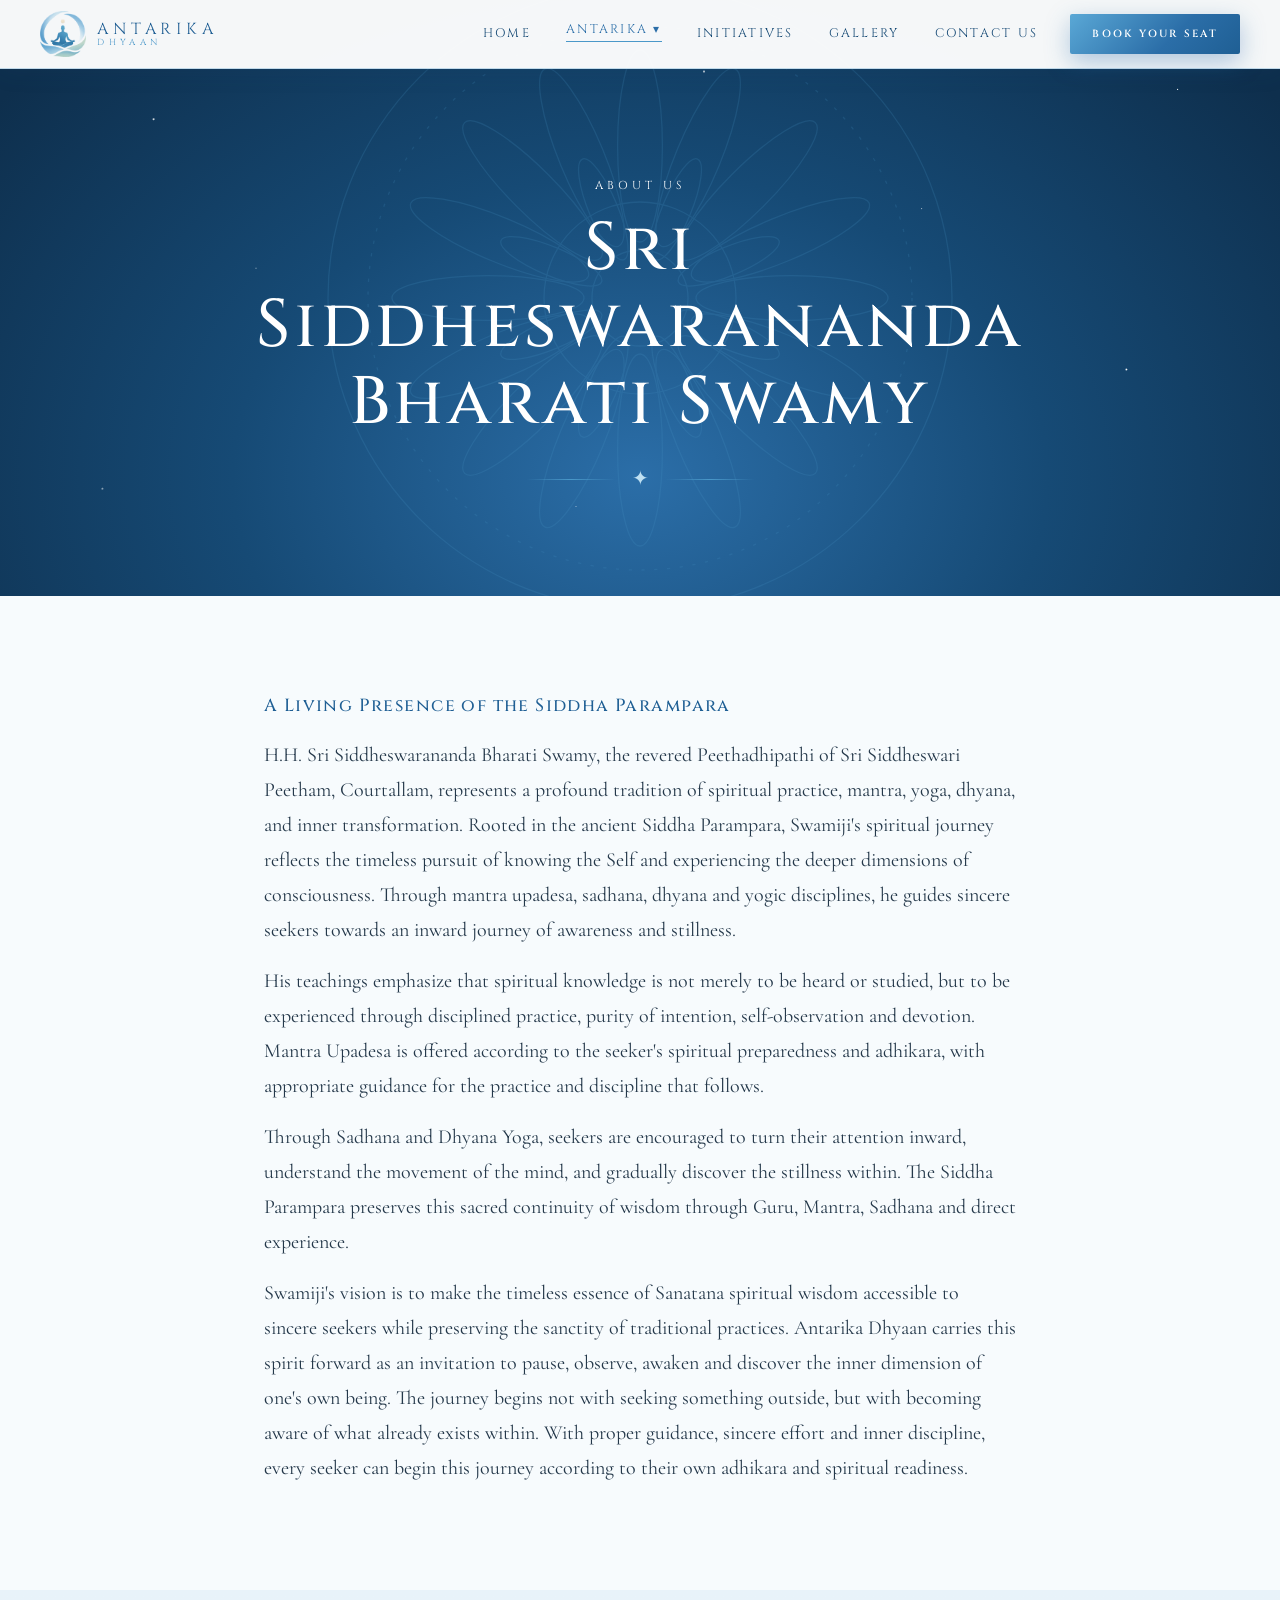
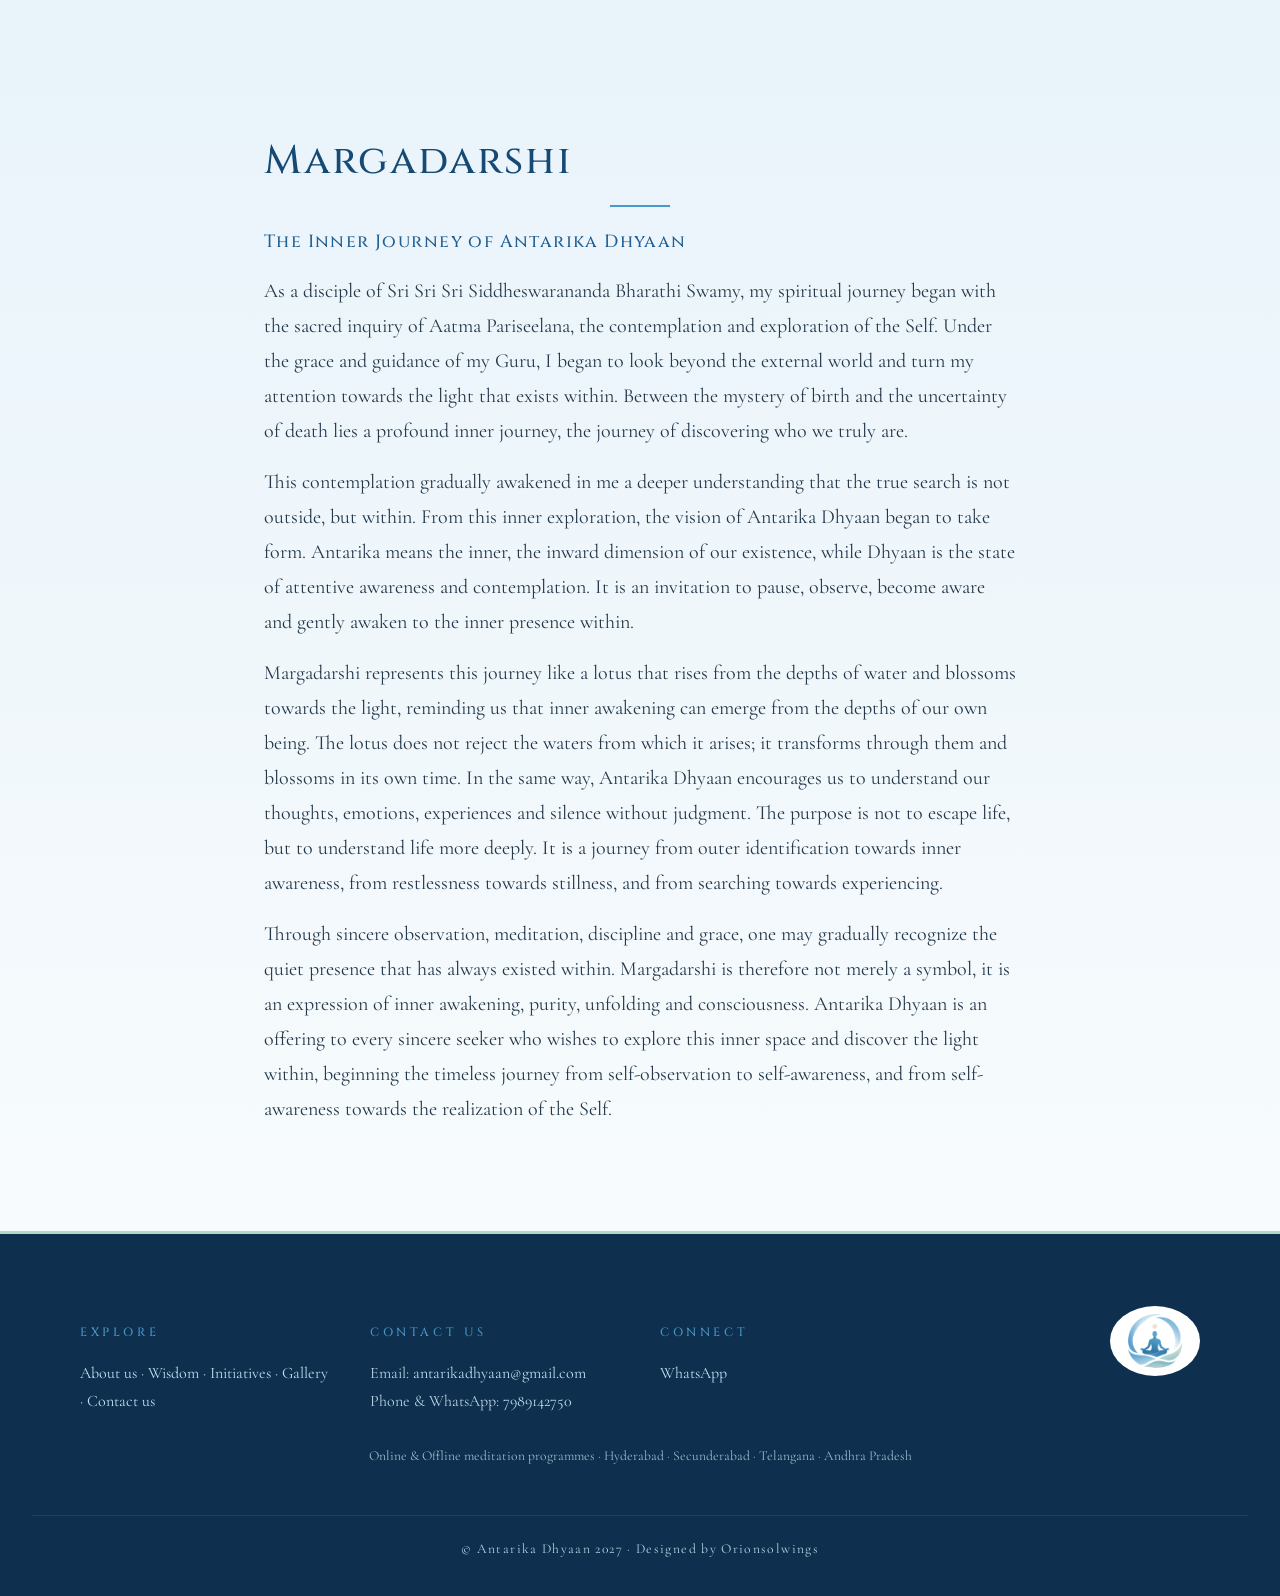
==== commit 6e585670: "Online & Offline booking, remove free offer, local SEO, Kuruvapuram gallery Co-Authored-By: Claude S" ====
--- a/about.html
+++ b/about.html
@@ -1,9 +1,9 @@
-<!doctype html><html lang="en"><head><meta charset="utf-8"><meta name="viewport" content="width=device-width,initial-scale=1"><title>About us — Antarika Dhyaan</title><meta name="description" content="Antarika Dhyaan — a journey from outside to within through meditation, awareness and stillness."><link rel="preconnect" href="https://fonts.googleapis.com"><link href="https://fonts.googleapis.com/css2?family=Cinzel:wght@400;500;600&family=Cormorant+Garamond:ital,wght@0,300;0,400;0,500;1,400&family=Inter:wght@300;400;500&display=swap" rel="stylesheet"><link rel="stylesheet" href="style.css"><link rel="canonical" href="https://antarikadhyaan.com/about.html"><meta name="robots" content="index,follow"><meta name="theme-color" content="#ffffff"><meta property="og:type" content="website"><meta property="og:site_name" content="Antarika Dhyaan"><meta property="og:title" content="About us — Antarika Dhyaan"><meta property="og:description" content="Antarika Dhyaan — a journey from outside to within through meditation, awareness and stillness."><meta property="og:url" content="https://antarikadhyaan.com/about.html"><meta property="og:image" content="https://antarikadhyaan.com/logo-full.png"><meta name="twitter:card" content="summary"><link rel="icon" type="image/png" href="logo-mark.png"></head><body class=""><header class="site"><a class="brand" href="index.html"><img class="logo" src="logo-mark.png" alt="Antarika logo"><span>ANTARIKA<small>DHYAAN</small></span></a>
+<!doctype html><html lang="en"><head><meta charset="utf-8"><meta name="viewport" content="width=device-width,initial-scale=1"><title>About Antarika Dhyaan — Meditation Guidance in Hyderabad &amp; Telangana</title><meta name="description" content="Learn about Antarika Dhyaan, a journey from outside to within through meditation, awareness and stillness. Online &amp; Offline sessions for Hyderabad, Secunderabad, Telangana and Andhra Pradesh."><link rel="preconnect" href="https://fonts.googleapis.com"><link href="https://fonts.googleapis.com/css2?family=Cinzel:wght@400;500;600&family=Cormorant+Garamond:ital,wght@0,300;0,400;0,500;1,400&family=Inter:wght@300;400;500&display=swap" rel="stylesheet"><link rel="stylesheet" href="style.css"><meta name="keywords" content="meditation, Antarika Dhyaan, mindfulness, Dhyaan, Sadhana, online meditation, offline meditation, meditation classes in Hyderabad, meditation in Secunderabad, meditation Telangana, meditation Andhra Pradesh, Telugu meditation"><meta name="geo.region" content="IN-TG"><meta name="geo.placename" content="Hyderabad"><link rel="canonical" href="https://antarikadhyaan.com/about.html"><meta name="robots" content="index,follow"><meta name="theme-color" content="#ffffff"><meta property="og:type" content="website"><meta property="og:site_name" content="Antarika Dhyaan"><meta property="og:title" content="About Antarika Dhyaan — Meditation Guidance in Hyderabad &amp; Telangana"><meta property="og:description" content="Learn about Antarika Dhyaan, a journey from outside to within through meditation, awareness and stillness. Online &amp; Offline sessions for Hyderabad, Secunderabad, Telangana and Andhra Pradesh."><meta property="og:url" content="https://antarikadhyaan.com/about.html"><meta property="og:image" content="https://antarikadhyaan.com/logo-full.png"><meta name="twitter:card" content="summary"><link rel="icon" type="image/png" href="logo-mark.png"></head><body class=""><header class="site"><a class="brand" href="index.html"><img class="logo" src="logo-mark.png" alt="Antarika logo"><span>ANTARIKA<small>DHYAAN</small></span></a>
 <button class="burger" aria-label="Menu" onclick="document.body.classList.toggle('open')">☰</button>
 <nav><a href="index.html">Home</a><div class="dd"><a href="about.html" class="on">Antarika ▾</a><div class="menu"><a href="about.html">About us</a><a href="wisdom.html">Wisdom</a><a href="parichaya.html">Parichaya</a></div></div><a href="initiatives.html">Initiatives</a><a href="gallery.html">Gallery</a><a href="contact.html">Contact us</a></nav>
-<a class="btn small" href="contact.html">Begin Your Journey</a></header><main><section class="banner"><svg class="mandala" viewBox="0 0 400 400" aria-hidden="true"><g fill="none" stroke="currentColor" stroke-width=".8"><circle cx="200" cy="200" r="195"/><circle cx="200" cy="200" r="170" stroke-dasharray="2 6"/><circle cx="200" cy="200" r="60"/><circle cx="200" cy="200" r="30"/><ellipse cx="200" cy="105" rx="14" ry="60" transform="rotate(0 200 200)"/><ellipse cx="200" cy="105" rx="14" ry="60" transform="rotate(22.5 200 200)"/><ellipse cx="200" cy="105" rx="14" ry="60" transform="rotate(45 200 200)"/><ellipse cx="200" cy="105" rx="14" ry="60" transform="rotate(67.5 200 200)"/><ellipse cx="200" cy="105" rx="14" ry="60" transform="rotate(90 200 200)"/><ellipse cx="200" cy="105" rx="14" ry="60" transform="rotate(112.5 200 200)"/><ellipse cx="200" cy="105" rx="14" ry="60" transform="rotate(135 200 200)"/><ellipse cx="200" cy="105" rx="14" ry="60" transform="rotate(157.5 200 200)"/><ellipse cx="200" cy="105" rx="14" ry="60" transform="rotate(180 200 200)"/><ellipse cx="200" cy="105" rx="14" ry="60" transform="rotate(202.5 200 200)"/><ellipse cx="200" cy="105" rx="14" ry="60" transform="rotate(225 200 200)"/><ellipse cx="200" cy="105" rx="14" ry="60" transform="rotate(247.5 200 200)"/><ellipse cx="200" cy="105" rx="14" ry="60" transform="rotate(270 200 200)"/><ellipse cx="200" cy="105" rx="14" ry="60" transform="rotate(292.5 200 200)"/><ellipse cx="200" cy="105" rx="14" ry="60" transform="rotate(315 200 200)"/><ellipse cx="200" cy="105" rx="14" ry="60" transform="rotate(337.5 200 200)"/><ellipse cx="200" cy="140" rx="9" ry="34" transform="rotate(22.5 200 200)"/><ellipse cx="200" cy="140" rx="9" ry="34" transform="rotate(67.5 200 200)"/><ellipse cx="200" cy="140" rx="9" ry="34" transform="rotate(112.5 200 200)"/><ellipse cx="200" cy="140" rx="9" ry="34" transform="rotate(157.5 200 200)"/><ellipse cx="200" cy="140" rx="9" ry="34" transform="rotate(202.5 200 200)"/><ellipse cx="200" cy="140" rx="9" ry="34" transform="rotate(247.5 200 200)"/><ellipse cx="200" cy="140" rx="9" ry="34" transform="rotate(292.5 200 200)"/><ellipse cx="200" cy="140" rx="9" ry="34" transform="rotate(337.5 200 200)"/></g></svg><div class="stars"></div><div class="binner"><p class="eyebrow">About us</p><h1>Sri Siddheswarananda Bharati Swamy</h1><div class="orn"><i></i><b>✦</b><i></i></div></div></section><section class="wrap narrow"><h3>A Living Presence of the Siddha Parampara</h3><p>H.H. Sri Siddheswarananda Bharati Swamy, the revered Peethadhipathi of Sri Siddheswari Peetham, Courtallam, represents a profound tradition of spiritual practice, mantra, yoga, dhyana, and inner transformation. Rooted in the ancient Siddha Parampara, Swamiji's spiritual journey reflects the timeless pursuit of knowing the Self and experiencing the deeper dimensions of consciousness. Through mantra upadesa, sadhana, dhyana and yogic disciplines, he guides sincere seekers towards an inward journey of awareness and stillness.</p><p>His teachings emphasize that spiritual knowledge is not merely to be heard or studied, but to be experienced through disciplined practice, purity of intention, self-observation and devotion. Mantra Upadesa is offered according to the seeker's spiritual preparedness and adhikara, with appropriate guidance for the practice and discipline that follows.</p><p>Through Sadhana and Dhyana Yoga, seekers are encouraged to turn their attention inward, understand the movement of the mind, and gradually discover the stillness within. The Siddha Parampara preserves this sacred continuity of wisdom through Guru, Mantra, Sadhana and direct experience.</p><p>Swamiji's vision is to make the timeless essence of Sanatana spiritual wisdom accessible to sincere seekers while preserving the sanctity of traditional practices. Antarika Dhyaan carries this spirit forward as an invitation to pause, observe, awaken and discover the inner dimension of one's own being. The journey begins not with seeking something outside, but with becoming aware of what already exists within. With proper guidance, sincere effort and inner discipline, every seeker can begin this journey according to their own adhikara and spiritual readiness.</p></section>
+<a class="btn small" href="contact.html">Book Your Seat</a></header><main><section class="banner"><svg class="mandala" viewBox="0 0 400 400" aria-hidden="true"><g fill="none" stroke="currentColor" stroke-width=".8"><circle cx="200" cy="200" r="195"/><circle cx="200" cy="200" r="170" stroke-dasharray="2 6"/><circle cx="200" cy="200" r="60"/><circle cx="200" cy="200" r="30"/><ellipse cx="200" cy="105" rx="14" ry="60" transform="rotate(0 200 200)"/><ellipse cx="200" cy="105" rx="14" ry="60" transform="rotate(22.5 200 200)"/><ellipse cx="200" cy="105" rx="14" ry="60" transform="rotate(45 200 200)"/><ellipse cx="200" cy="105" rx="14" ry="60" transform="rotate(67.5 200 200)"/><ellipse cx="200" cy="105" rx="14" ry="60" transform="rotate(90 200 200)"/><ellipse cx="200" cy="105" rx="14" ry="60" transform="rotate(112.5 200 200)"/><ellipse cx="200" cy="105" rx="14" ry="60" transform="rotate(135 200 200)"/><ellipse cx="200" cy="105" rx="14" ry="60" transform="rotate(157.5 200 200)"/><ellipse cx="200" cy="105" rx="14" ry="60" transform="rotate(180 200 200)"/><ellipse cx="200" cy="105" rx="14" ry="60" transform="rotate(202.5 200 200)"/><ellipse cx="200" cy="105" rx="14" ry="60" transform="rotate(225 200 200)"/><ellipse cx="200" cy="105" rx="14" ry="60" transform="rotate(247.5 200 200)"/><ellipse cx="200" cy="105" rx="14" ry="60" transform="rotate(270 200 200)"/><ellipse cx="200" cy="105" rx="14" ry="60" transform="rotate(292.5 200 200)"/><ellipse cx="200" cy="105" rx="14" ry="60" transform="rotate(315 200 200)"/><ellipse cx="200" cy="105" rx="14" ry="60" transform="rotate(337.5 200 200)"/><ellipse cx="200" cy="140" rx="9" ry="34" transform="rotate(22.5 200 200)"/><ellipse cx="200" cy="140" rx="9" ry="34" transform="rotate(67.5 200 200)"/><ellipse cx="200" cy="140" rx="9" ry="34" transform="rotate(112.5 200 200)"/><ellipse cx="200" cy="140" rx="9" ry="34" transform="rotate(157.5 200 200)"/><ellipse cx="200" cy="140" rx="9" ry="34" transform="rotate(202.5 200 200)"/><ellipse cx="200" cy="140" rx="9" ry="34" transform="rotate(247.5 200 200)"/><ellipse cx="200" cy="140" rx="9" ry="34" transform="rotate(292.5 200 200)"/><ellipse cx="200" cy="140" rx="9" ry="34" transform="rotate(337.5 200 200)"/></g></svg><div class="stars"></div><div class="binner"><p class="eyebrow">About us</p><h1>Sri Siddheswarananda Bharati Swamy</h1><div class="orn"><i></i><b>✦</b><i></i></div></div></section><section class="wrap narrow"><h3>A Living Presence of the Siddha Parampara</h3><p>H.H. Sri Siddheswarananda Bharati Swamy, the revered Peethadhipathi of Sri Siddheswari Peetham, Courtallam, represents a profound tradition of spiritual practice, mantra, yoga, dhyana, and inner transformation. Rooted in the ancient Siddha Parampara, Swamiji's spiritual journey reflects the timeless pursuit of knowing the Self and experiencing the deeper dimensions of consciousness. Through mantra upadesa, sadhana, dhyana and yogic disciplines, he guides sincere seekers towards an inward journey of awareness and stillness.</p><p>His teachings emphasize that spiritual knowledge is not merely to be heard or studied, but to be experienced through disciplined practice, purity of intention, self-observation and devotion. Mantra Upadesa is offered according to the seeker's spiritual preparedness and adhikara, with appropriate guidance for the practice and discipline that follows.</p><p>Through Sadhana and Dhyana Yoga, seekers are encouraged to turn their attention inward, understand the movement of the mind, and gradually discover the stillness within. The Siddha Parampara preserves this sacred continuity of wisdom through Guru, Mantra, Sadhana and direct experience.</p><p>Swamiji's vision is to make the timeless essence of Sanatana spiritual wisdom accessible to sincere seekers while preserving the sanctity of traditional practices. Antarika Dhyaan carries this spirit forward as an invitation to pause, observe, awaken and discover the inner dimension of one's own being. The journey begins not with seeking something outside, but with becoming aware of what already exists within. With proper guidance, sincere effort and inner discipline, every seeker can begin this journey according to their own adhikara and spiritual readiness.</p></section>
 <section class="band"><div class="wrap narrow"><h2>Margadarshi</h2><h3>The Inner Journey of Antarika Dhyaan</h3><p>As a disciple of Sri Sri Sri Siddheswarananda Bharathi Swamy, my spiritual journey began with the sacred inquiry of Aatma Pariseelana, the contemplation and exploration of the Self. Under the grace and guidance of my Guru, I began to look beyond the external world and turn my attention towards the light that exists within. Between the mystery of birth and the uncertainty of death lies a profound inner journey, the journey of discovering who we truly are.</p><p>This contemplation gradually awakened in me a deeper understanding that the true search is not outside, but within. From this inner exploration, the vision of Antarika Dhyaan began to take form. Antarika means the inner, the inward dimension of our existence, while Dhyaan is the state of attentive awareness and contemplation. It is an invitation to pause, observe, become aware and gently awaken to the inner presence within.</p><p>Margadarshi represents this journey like a lotus that rises from the depths of water and blossoms towards the light, reminding us that inner awakening can emerge from the depths of our own being. The lotus does not reject the waters from which it arises; it transforms through them and blossoms in its own time. In the same way, Antarika Dhyaan encourages us to understand our thoughts, emotions, experiences and silence without judgment. The purpose is not to escape life, but to understand life more deeply. It is a journey from outer identification towards inner awareness, from restlessness towards stillness, and from searching towards experiencing.</p><p>Through sincere observation, meditation, discipline and grace, one may gradually recognize the quiet presence that has always existed within. Margadarshi is therefore not merely a symbol, it is an expression of inner awakening, purity, unfolding and consciousness. Antarika Dhyaan is an offering to every sincere seeker who wishes to explore this inner space and discover the light within, beginning the timeless journey from self-observation to self-awareness, and from self-awareness towards the realization of the Self.</p></div></section></main><footer><div class="fcols"><div><h4>Explore</h4><p><a href="about.html">About us</a> · <a href="wisdom.html">Wisdom</a> · <a href="initiatives.html">Initiatives</a> · <a href="gallery.html">Gallery</a> · <a href="contact.html">Contact us</a></p></div>
 <div><h4>Contact us</h4><p>Email: <a href="mailto:antarikadhyaan@gmail.com">antarikadhyaan@gmail.com</a><br>Phone &amp; WhatsApp: <a href="tel:+917989142750">7989142750</a></p></div>
 <div><h4>Connect</h4><p><a href="https://wa.me/917989142750" target="_blank" rel="noopener">WhatsApp</a></p></div>
 <div class="flogo"><img class="logo" src="logo-mark.png" alt="Antarika logo"></div></div>
-<p class="copy">© Antarika Dhyaan 2027 · Designed by Orionsolwings</p></footer><script>const io=new IntersectionObserver(e=>e.forEach(x=>{if(x.isIntersecting){x.target.classList.add("in");io.unobserve(x.target)}}),{threshold:.12});document.querySelectorAll("main section:not(.hero):not(.banner) > *, .wrap > .cards > div, .steps > div, .cards > div").forEach((el,i)=>{el.classList.add("rv");io.observe(el)});addEventListener("scroll",()=>document.body.classList.toggle("scrolled",scrollY>40),{passive:true});</script></body></html>+<p class="areas">Online &amp; Offline meditation programmes · Hyderabad · Secunderabad · Telangana · Andhra Pradesh</p><p class="copy">© Antarika Dhyaan 2027 · Designed by Orionsolwings</p></footer><script>const io=new IntersectionObserver(e=>e.forEach(x=>{if(x.isIntersecting){x.target.classList.add("in");io.unobserve(x.target)}}),{threshold:.12});document.querySelectorAll("main section:not(.hero):not(.banner) > *, .wrap > .cards > div, .steps > div, .cards > div").forEach((el,i)=>{el.classList.add("rv");io.observe(el)});addEventListener("scroll",()=>document.body.classList.toggle("scrolled",scrollY>40),{passive:true});</script></body></html>
--- a/style.css
+++ b/style.css
@@ -124,3 +124,5 @@
 .hero-logo{display:block;margin:0 auto .8rem}
 .banner .mandala{animation:none;left:50%;top:50%;margin:0;transform:translate(-50%,-50%)}
 .banner .mandala g{transform-origin:200px 200px;animation:spin 140s linear infinite}
+
+.gal{margin:2rem auto;max-width:520px}.gal img{width:100%;height:auto;border-radius:12px;box-shadow:0 10px 30px rgba(22,74,117,.15)}.gal figcaption{text-align:center;margin-top:.8rem;color:#5d7487}.areas{text-align:center;font-size:.85rem;opacity:.85;margin:1rem 0 .3rem}
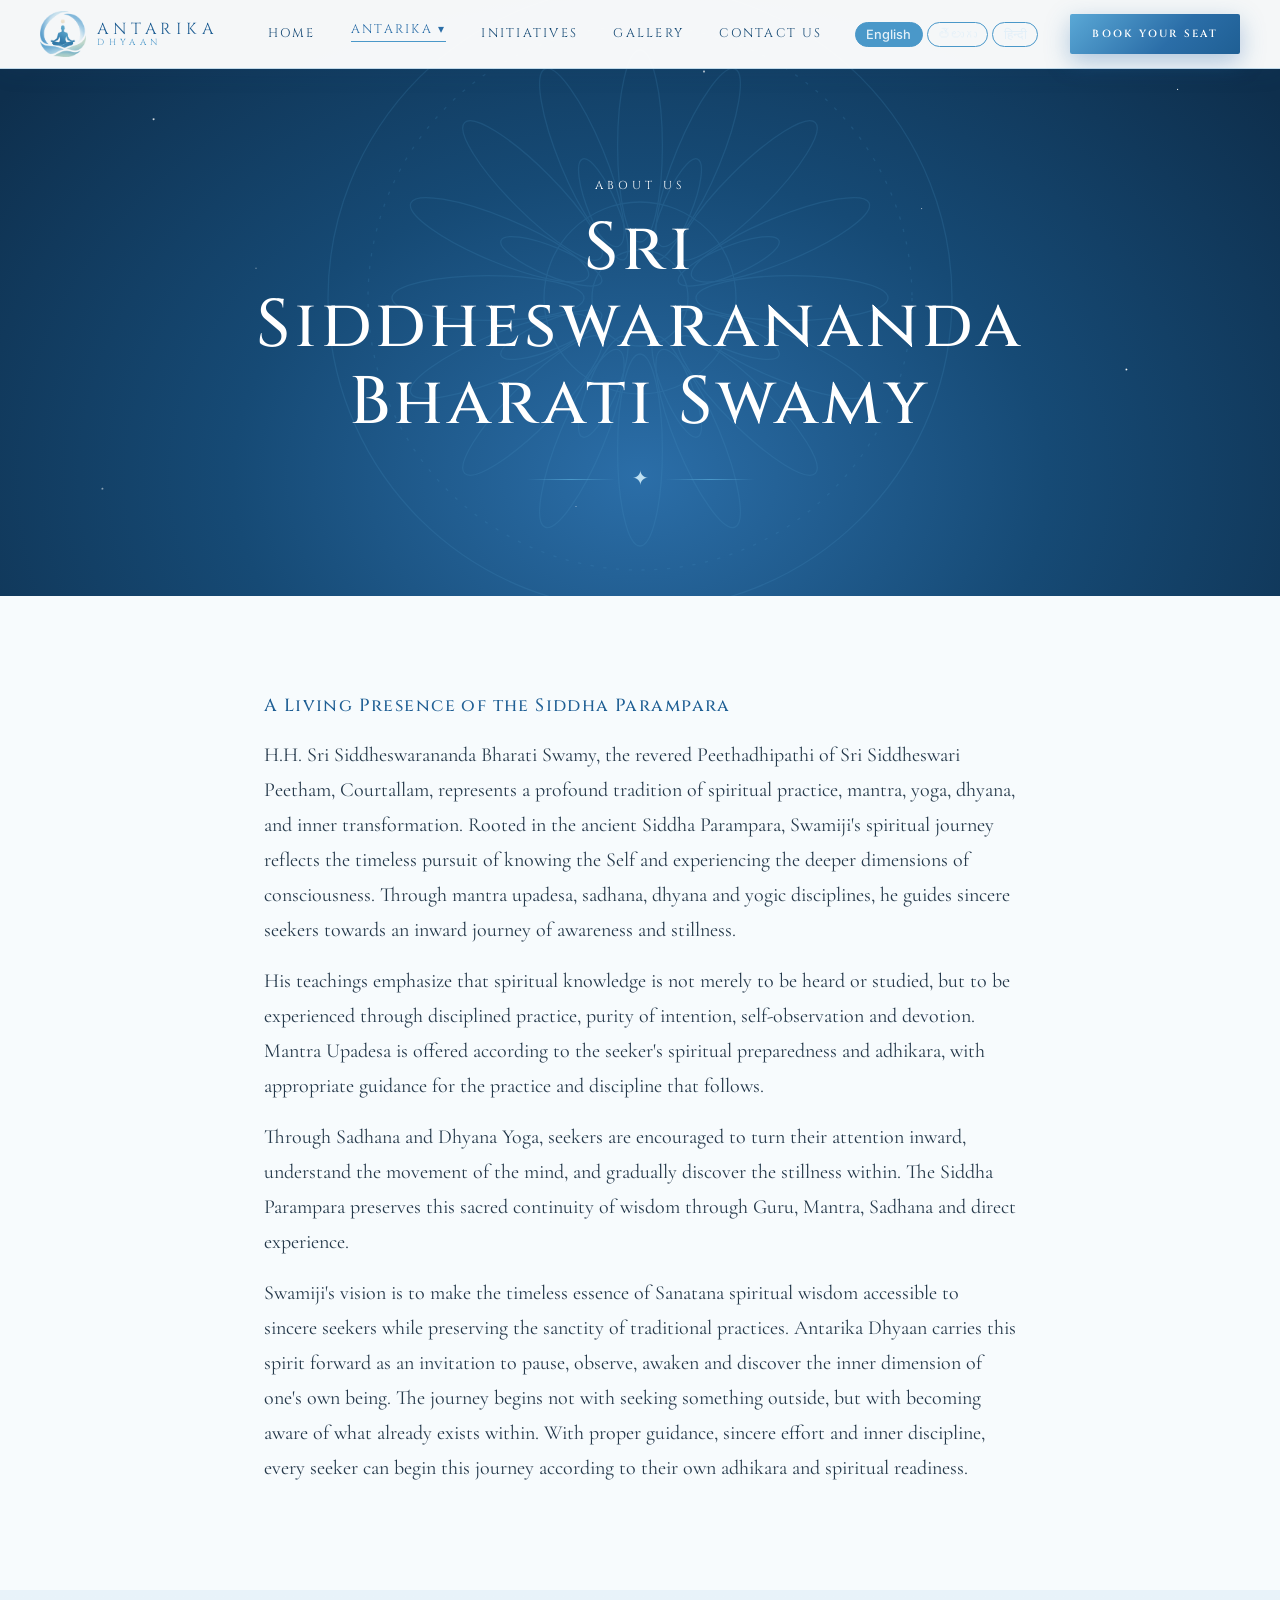
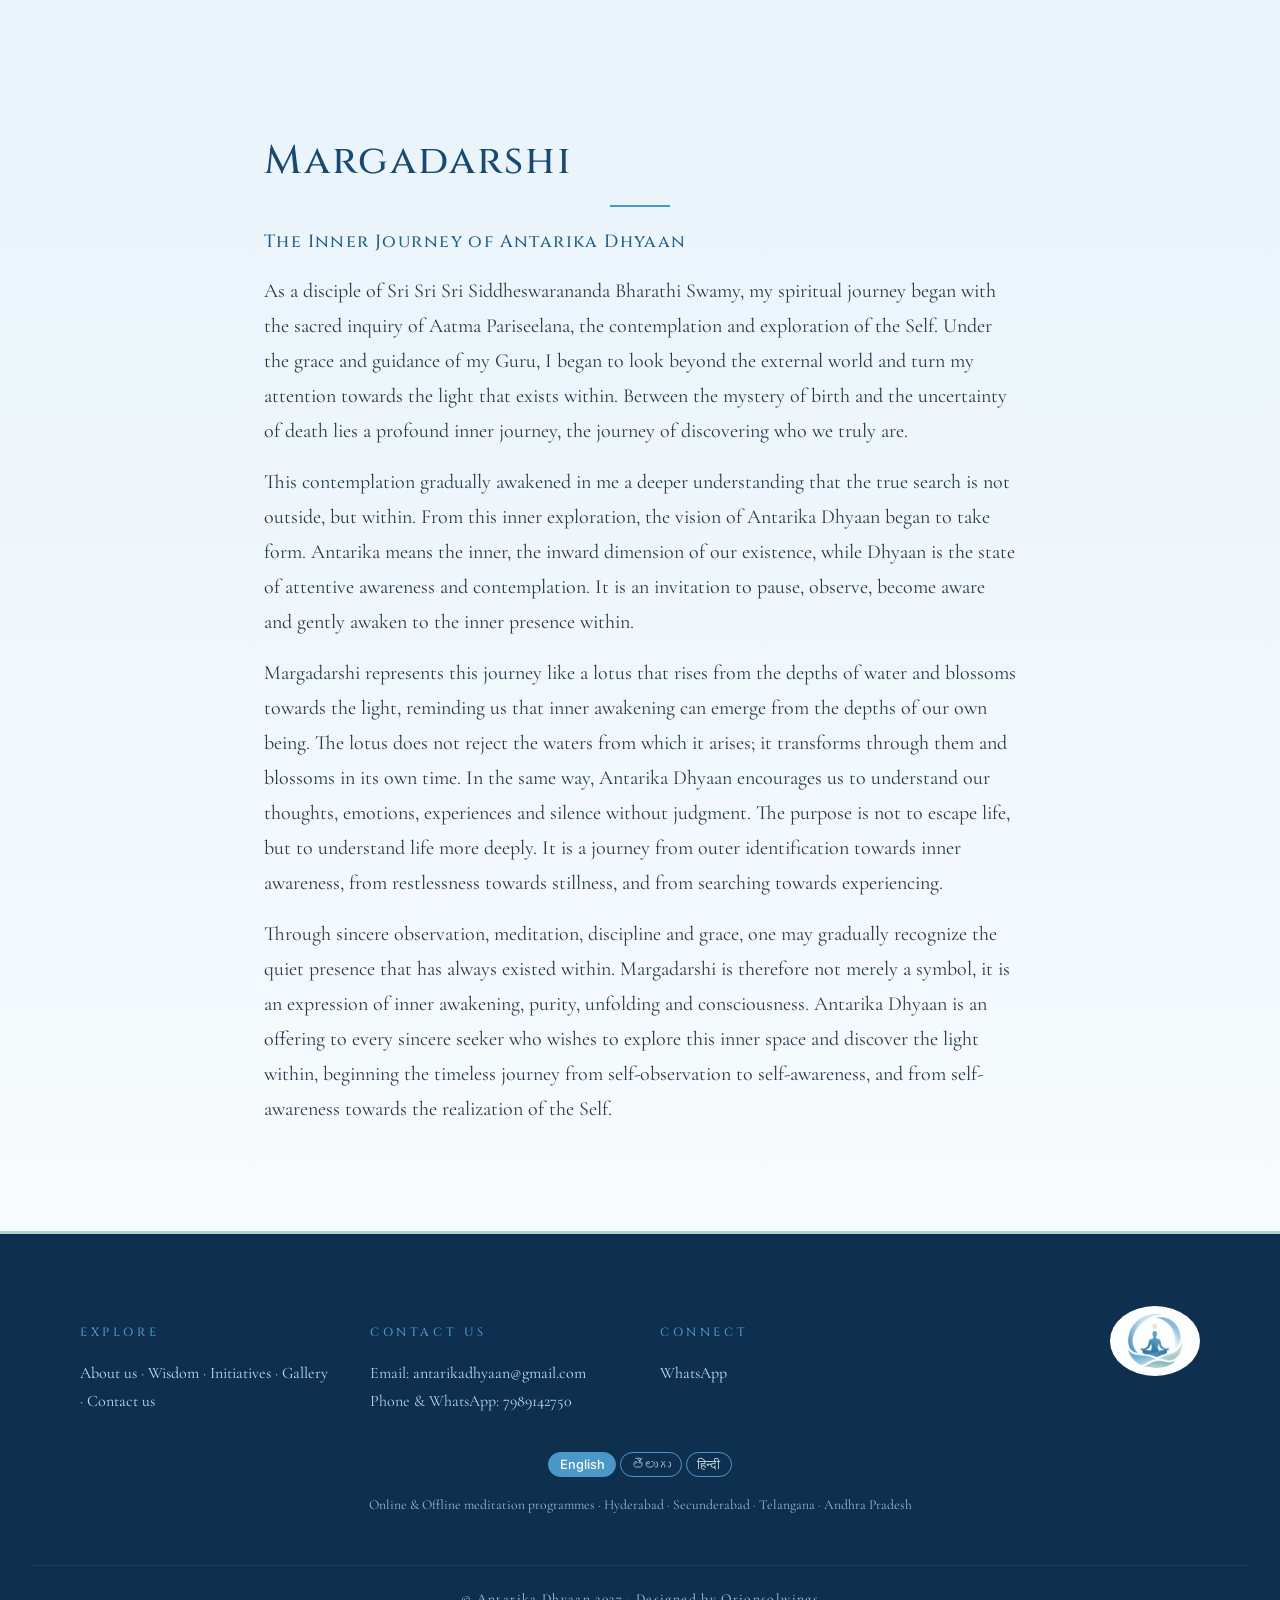
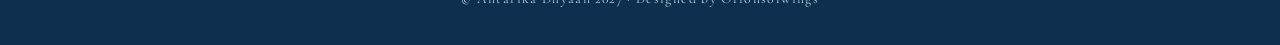
==== commit b0ea148d: "Add English/Telugu/Hindi language switcher (header and footer) Co-Authored-By: Claude Sonnet 5.5 <no" ====
--- a/about.html
+++ b/about.html
@@ -6,4 +6,4 @@
 <div><h4>Contact us</h4><p>Email: <a href="mailto:antarikadhyaan@gmail.com">antarikadhyaan@gmail.com</a><br>Phone &amp; WhatsApp: <a href="tel:+917989142750">7989142750</a></p></div>
 <div><h4>Connect</h4><p><a href="https://wa.me/917989142750" target="_blank" rel="noopener">WhatsApp</a></p></div>
 <div class="flogo"><img class="logo" src="logo-mark.png" alt="Antarika logo"></div></div>
-<p class="areas">Online &amp; Offline meditation programmes · Hyderabad · Secunderabad · Telangana · Andhra Pradesh</p><p class="copy">© Antarika Dhyaan 2027 · Designed by Orionsolwings</p></footer><script>const io=new IntersectionObserver(e=>e.forEach(x=>{if(x.isIntersecting){x.target.classList.add("in");io.unobserve(x.target)}}),{threshold:.12});document.querySelectorAll("main section:not(.hero):not(.banner) > *, .wrap > .cards > div, .steps > div, .cards > div").forEach((el,i)=>{el.classList.add("rv");io.observe(el)});addEventListener("scroll",()=>document.body.classList.toggle("scrolled",scrollY>40),{passive:true});</script></body></html>+<p class="areas">Online &amp; Offline meditation programmes · Hyderabad · Secunderabad · Telangana · Andhra Pradesh</p><p class="copy">© Antarika Dhyaan 2027 · Designed by Orionsolwings</p></footer><script>const io=new IntersectionObserver(e=>e.forEach(x=>{if(x.isIntersecting){x.target.classList.add("in");io.unobserve(x.target)}}),{threshold:.12});document.querySelectorAll("main section:not(.hero):not(.banner) > *, .wrap > .cards > div, .steps > div, .cards > div").forEach((el,i)=>{el.classList.add("rv");io.observe(el)});addEventListener("scroll",()=>document.body.classList.toggle("scrolled",scrollY>40),{passive:true});</script><script src="i18n.js" defer></script></body></html>
--- a/style.css
+++ b/style.css
@@ -126,3 +126,18 @@
 .banner .mandala g{transform-origin:200px 200px;animation:spin 140s linear infinite}
 
 .gal{margin:2rem auto;max-width:520px}.gal img{width:100%;height:auto;border-radius:12px;box-shadow:0 10px 30px rgba(22,74,117,.15)}.gal figcaption{text-align:center;margin-top:.8rem;color:#5d7487}.areas{text-align:center;font-size:.85rem;opacity:.85;margin:1rem 0 .3rem}
+.gal{width:100%;max-width:320px;margin:2rem auto;padding:0;box-sizing:border-box}.gal a{display:block}.gal img{display:block;width:100%;max-width:100%;height:auto;box-sizing:border-box}
+@media(max-width:480px){.gal{max-width:260px}}
+.lang{display:inline-flex;gap:.25rem;align-items:center;flex-wrap:wrap}
+.lang button{background:transparent;border:1px solid var(--gold);color:var(--gold2);padding:.25rem .65rem;border-radius:999px;font:500 .8rem/1.2 'Inter',system-ui,sans-serif;cursor:pointer;letter-spacing:0;text-transform:none}
+.lang button:hover{background:rgba(74,152,201,.2)}
+.lang button[aria-pressed="true"]{background:var(--gold);color:#fff;border-color:var(--gold)}
+header.site .lang.top{order:0}
+footer .lang.foot{display:flex;justify-content:center;margin:1.5rem auto .5rem;width:100%}
+footer .lang.foot button{color:#b9d3e4}
+footer .lang.foot button[aria-pressed="true"]{color:#fff}
+body:not(.scrolled) header.site .lang button{color:#e3f0f8}
+@media(max-width:900px){header.site .lang.top{order:1;margin-left:auto}header.site .burger{order:2;margin-left:.6rem}header.site nav{order:3}header.site .btn.small{order:4}}
+html[lang="te"] body,html[lang="te"] h1,html[lang="te"] h2,html[lang="te"] h3,html[lang="te"] h4,html[lang="te"] p,html[lang="te"] nav,html[lang="te"] a,html[lang="te"] label,html[lang="te"] .stage,html[lang="te"] li,html[lang="te"] em,html[lang="te"] strong,html[lang="te"] .eyebrow,html[lang="te"] .btn,html[lang="te"] input,html[lang="te"] select,html[lang="te"] button{font-family:'Noto Sans Telugu','Inter',sans-serif;letter-spacing:normal;text-transform:none}
+html[lang="hi"] body,html[lang="hi"] h1,html[lang="hi"] h2,html[lang="hi"] h3,html[lang="hi"] h4,html[lang="hi"] p,html[lang="hi"] nav,html[lang="hi"] a,html[lang="hi"] label,html[lang="hi"] .stage,html[lang="hi"] li,html[lang="hi"] em,html[lang="hi"] strong,html[lang="hi"] .eyebrow,html[lang="hi"] .btn,html[lang="hi"] input,html[lang="hi"] select,html[lang="hi"] button{font-family:'Noto Sans Devanagari','Inter',sans-serif;letter-spacing:normal;text-transform:none}
+html[lang="te"] .lang button,html[lang="hi"] .lang button{font-size:.8rem}
